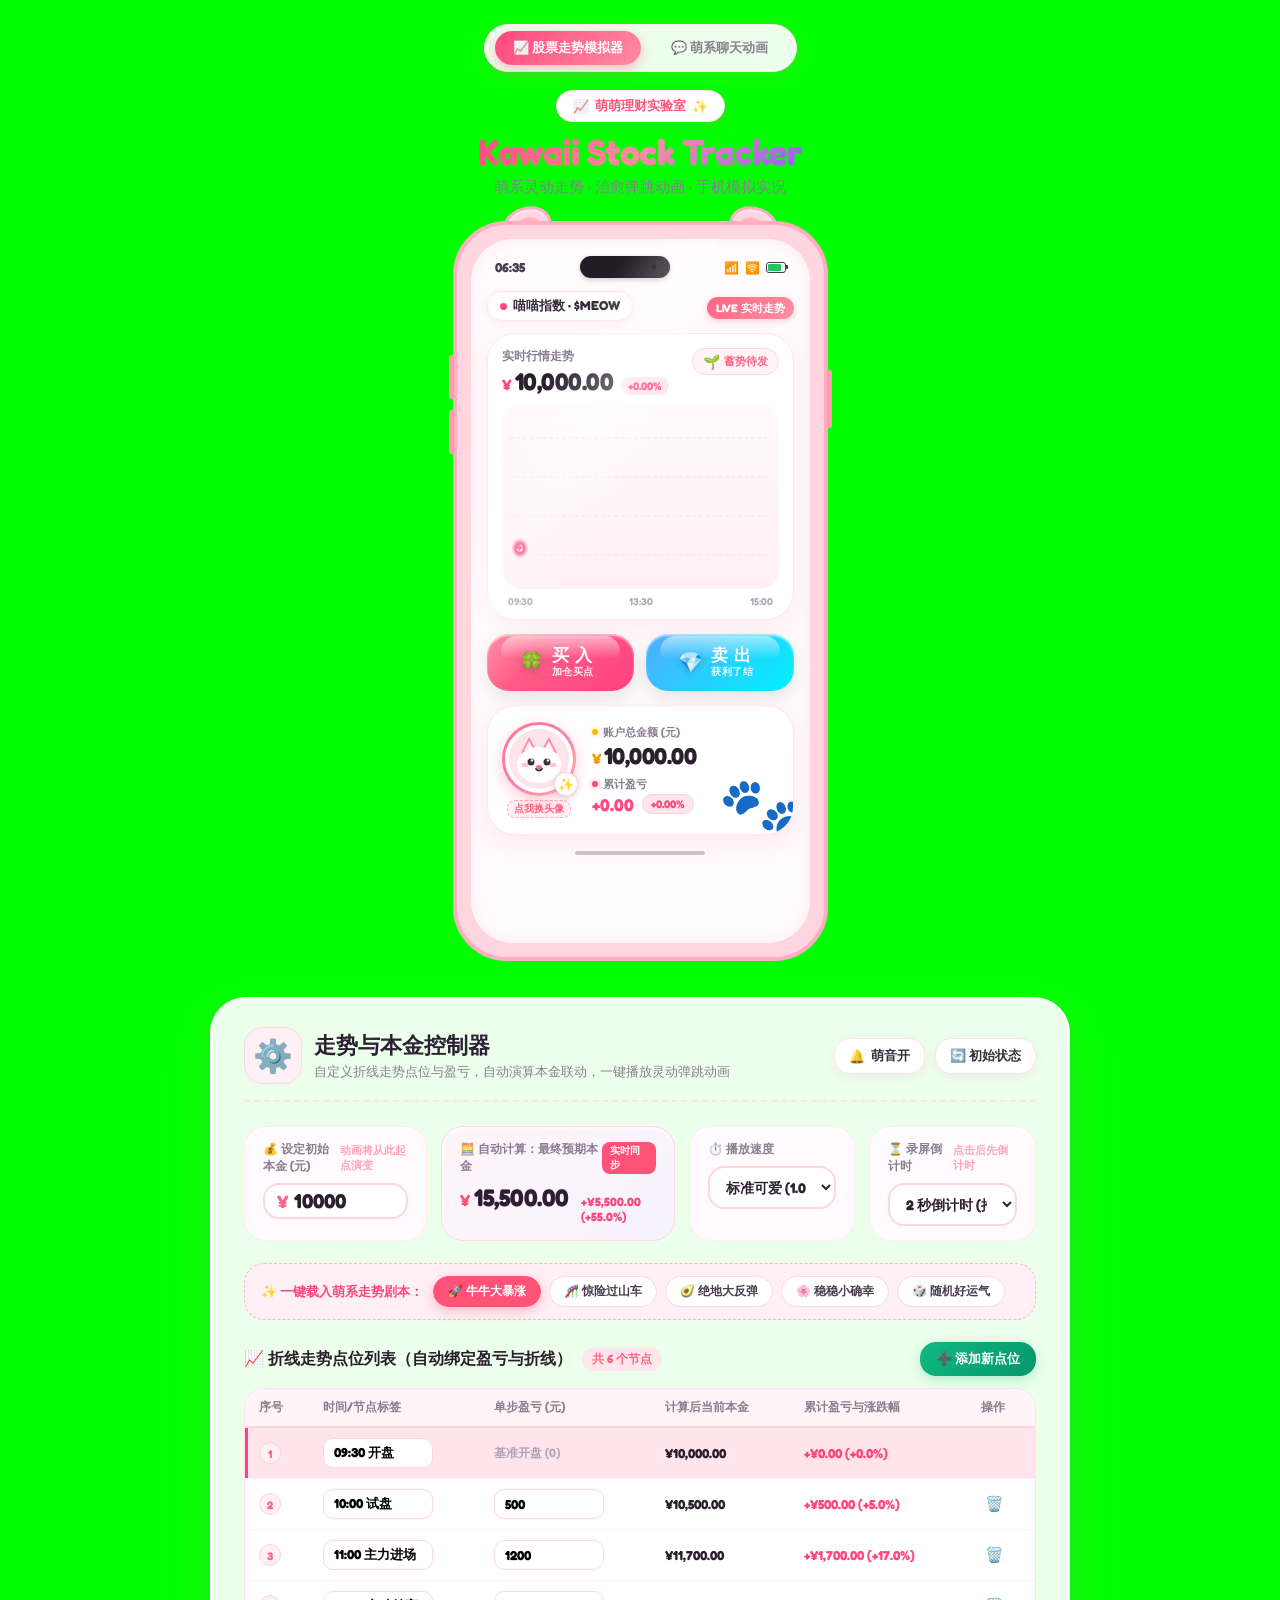
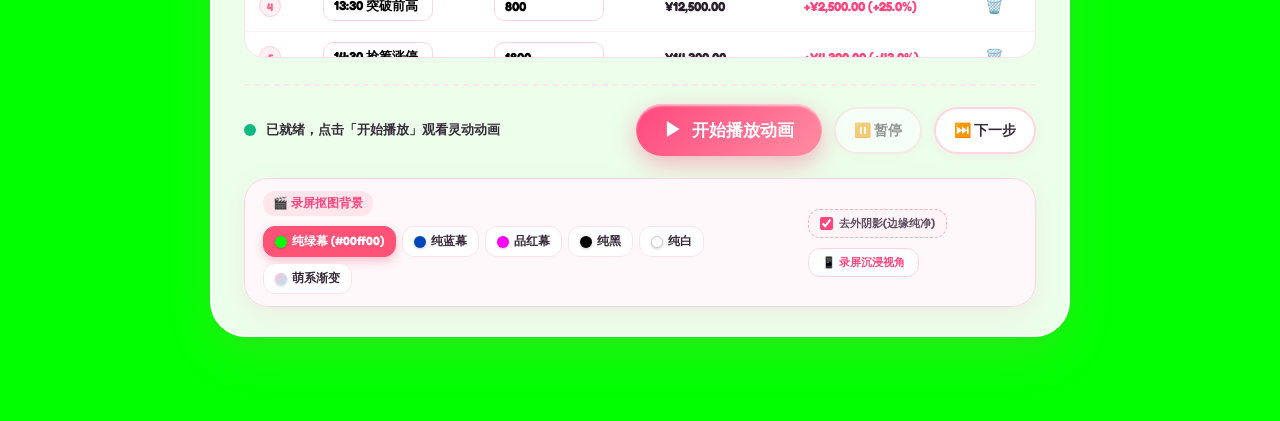
==== index.html @ 1abaa480 "Initial commit: Kawaii Chat & Stock Simulator" ====
<!DOCTYPE html>
<html lang="zh-CN">
<head>
  <meta charset="UTF-8">
  <meta name="viewport" content="width=device-width, initial-scale=1.0">
  <title>萌系股票动画模拟器 - Kawaii Stock Simulator</title>
  <link rel="preconnect" href="https://fonts.googleapis.com">
  <link rel="preconnect" href="https://fonts.gstatic.com" crossorigin>
  <link href="https://fonts.googleapis.com/css2?family=Fredoka:wght@400;500;600;700&family=Quicksand:wght@500;600;700&display=swap" rel="stylesheet">
  <link rel="stylesheet" href="style.css">
</head>
<body>
  <!-- 背景漂浮萌系装饰元素 (无人物，纯可爱星芒、云朵、小心心) -->
  <div class="bg-decorations" aria-hidden="true">
    <div class="floating-bubble bubble-1"></div>
    <div class="floating-bubble bubble-2"></div>
    <div class="floating-bubble bubble-3"></div>
    <div class="star-deco s1">✦</div>
    <div class="star-deco s2">★</div>
    <div class="star-deco s3">✦</div>
    <div class="star-deco s4">✨</div>
    <div class="star-deco s5">★</div>
    <div class="cloud-deco c1">☁</div>
    <div class="cloud-deco c2">☁</div>
  </div>

  <div class="main-container">
    <!-- 顶部导航切换标签：股市走势 与 聊天动画 -->
    <nav class="top-nav-bar">
      <a href="index.html" class="nav-tab-link active">
        <span>📈 股票走势模拟器</span>
      </a>
      <a href="chat.html" class="nav-tab-link">
        <span>💬 萌系聊天动画</span>
      </a>
    </nav>

    <!-- 顶部可爱标题与小介绍 -->
    <header class="app-header">
      <div class="header-badge"><span>📈</span> 萌萌理财实验室 <span>✨</span></div>
      <h1 class="app-title">Kawaii Stock Tracker</h1>
      <p class="app-subtitle">萌系灵动走势 · 治愈弹跳动画 · 手机模拟实况</p>
    </header>

    <!-- 核心区：萌系智能手机模型容器 -->
    <section class="phone-stage">
      <!-- 手机外框阴影与外壳 -->
      <div class="phone-case">
        <!-- 可爱手机耳朵配件 (萌系小猫耳或小熊耳装饰) -->
        <div class="phone-ear ear-left"></div>
        <div class="phone-ear ear-right"></div>
        
        <!-- 侧边物理按键 (音量与电源键) -->
        <div class="phone-btn btn-vol-up"></div>
        <div class="phone-btn btn-vol-down"></div>
        <div class="phone-btn btn-power"></div>

        <!-- 手机屏幕区域 -->
        <div class="phone-screen" id="phoneScreen">
          <!-- 录屏前 2s 倒计时遮罩 -->
          <div class="countdown-overlay" id="countdownOverlay" style="display: none;">
            <div class="countdown-modal-box">
              <div class="countdown-badge-icon">🎬</div>
              <div class="countdown-tip-text">录屏准备中</div>
              <div class="countdown-big-num" id="countdownNum">2</div>
              <div class="countdown-sub-text">画面已自动对齐 · 即将起跑</div>
            </div>
          </div>

          <!-- 屏幕顶端灵动岛/听筒 & 状态栏 -->
          <div class="status-bar">
            <span class="status-time" id="statusClock">09:41</span>
            <div class="dynamic-island">
              <span class="island-camera"></span>
              <span class="island-sensor"></span>
            </div>
            <div class="status-icons">
              <span class="status-icon" title="满格信号">📶</span>
              <span class="status-icon" title="满格Wi-Fi">🛜</span>
              <span class="status-battery" title="满电状态"><span class="battery-level"></span></span>
            </div>
          </div>

          <!-- 手机内页顶部导航 -->
          <div class="phone-nav">
            <div class="nav-chip">
              <span class="pulse-dot"></span>
              <span class="nav-tag" id="currentStockName">喵喵指数 · $MEOW</span>
            </div>
            <div class="nav-right">
              <span class="nav-badge" id="liveTag">LIVE 实时走势</span>
            </div>
          </div>

          <!-- 1. 上方：灵动萌系折线图区 -->
          <div class="chart-card">
            <div class="chart-header">
              <div class="chart-info">
                <span class="chart-label">实时行情走势</span>
                <div class="current-price-row">
                  <span class="currency-symbol">¥</span>
                  <span class="current-price" id="screenCurrentPrice">10,000.00</span>
                  <span class="change-tag up" id="screenChangeTag">+0.00%</span>
                </div>
              </div>
              <div class="chart-badge" id="trendMoodBadge">
                <span class="mood-icon" id="moodIcon">🌸</span>
                <span class="mood-text" id="moodText">平稳开局</span>
              </div>
            </div>

            <!-- SVG 绘图区 -->
            <div class="svg-chart-container" id="chartWrapper">
              <!-- 粒子容器 -->
              <div class="particles-layer" id="particlesLayer"></div>

              <svg id="stockChartSvg" viewBox="0 0 340 190" preserveAspectRatio="none">
                <defs>
                  <!-- 柔和粉蓝/粉紫/金黄渐变 -->
                  <linearGradient id="areaGradient" x1="0" y1="0" x2="0" y2="1">
                    <stop offset="0%" stop-color="#ff7eb3" stop-opacity="0.38"/>
                    <stop offset="60%" stop-color="#ff758c" stop-opacity="0.12"/>
                    <stop offset="100%" stop-color="#ff758c" stop-opacity="0.0"/>
                  </linearGradient>

                  <linearGradient id="lineGradient" x1="0" y1="0" x2="1" y2="0">
                    <stop offset="0%" stop-color="#ff6b8b"/>
                    <stop offset="50%" stop-color="#ff8e53"/>
                    <stop offset="100%" stop-color="#ff4081"/>
                  </linearGradient>

                  <!-- 绿跌/粉红涨渐变切换支持 -->
                  <linearGradient id="lineGradientGreen" x1="0" y1="0" x2="1" y2="0">
                    <stop offset="0%" stop-color="#22c55e"/>
                    <stop offset="50%" stop-color="#10b981"/>
                    <stop offset="100%" stop-color="#059669"/>
                  </linearGradient>

                  <!-- 柔和发光阴影滤镜 -->
                  <filter id="glowFilter" x="-20%" y="-20%" width="140%" height="140%">
                    <feDropShadow dx="0" dy="4" stdDeviation="5" flood-color="#ff6b8b" flood-opacity="0.45"/>
                  </filter>

                  <!-- 灵动动态裁剪区 -->
                  <clipPath id="chartProgressClip">
                    <rect id="clipRect" x="0" y="0" width="340" height="190"/>
                  </clipPath>
                </defs>

                <!-- 网格虚线 -->
                <g class="chart-grid" id="chartGrid">
                  <line x1="10" y1="35" x2="330" y2="35" stroke="#f1e0ea" stroke-dasharray="4 4" stroke-width="1"/>
                  <line x1="10" y1="75" x2="330" y2="75" stroke="#f1e0ea" stroke-dasharray="4 4" stroke-width="1"/>
                  <line x1="10" y1="115" x2="330" y2="115" stroke="#f1e0ea" stroke-dasharray="4 4" stroke-width="1"/>
                  <line x1="10" y1="155" x2="330" y2="155" stroke="#f1e0ea" stroke-dasharray="4 4" stroke-width="1"/>
                </g>

                <!-- 渐变阴影填充面 (动态裁剪) -->
                <path id="chartAreaPath" d="" fill="url(#areaGradient)" clip-path="url(#chartProgressClip)"></path>

                <!-- 实际绘制的贝塞尔曲线 (动态裁剪与平滑生长) -->
                <path id="chartLinePath" d="" fill="none" stroke="url(#lineGradient)" stroke-width="4.5" stroke-linecap="round" stroke-linejoin="round" filter="url(#glowFilter)" clip-path="url(#chartProgressClip)"></path>

                <!-- 点位标记点组 -->
                <g id="chartPointsGroup"></g>

                <!-- 正在前进的弹跳指示小球/小星星 -->
                <g id="chartCursor" class="chart-cursor" style="display: none;">
                  <circle id="cursorHalo" cx="0" cy="0" r="10" fill="#ff4081" opacity="0.3"></circle>
                  <circle id="cursorDot" cx="0" cy="0" r="5" fill="#ffffff" stroke="#ff4081" stroke-width="3"></circle>
                  <text id="cursorStar" x="0" y="3" text-anchor="middle" font-size="9" fill="#ff4081">✦</text>
                </g>
              </svg>
            </div>
            
            <div class="chart-footer-timeline" id="chartTimeline">
              <!-- 时间轴标签动态生成 -->
            </div>
          </div>

          <!-- 2. 中间：买入 / 卖出 灵动萌系按钮 -->
          <div class="action-buttons-wrap">
            <button class="cute-btn btn-buy" id="btnBuy" type="button" title="买入加仓">
              <span class="btn-bubble-shine"></span>
              <span class="btn-icon">🍀</span>
              <div class="btn-text-col">
                <span class="btn-main-text">买 入</span>
                <span class="btn-sub-text">加仓买点</span>
              </div>
              <span class="btn-badge-ripple"></span>
            </button>
            <button class="cute-btn btn-sell" id="btnSell" type="button" title="卖出止盈">
              <span class="btn-bubble-shine"></span>
              <span class="btn-icon">💎</span>
              <div class="btn-text-col">
                <span class="btn-main-text">卖 出</span>
                <span class="btn-sub-text">获利了结</span>
              </div>
              <span class="btn-badge-ripple"></span>
            </button>
          </div>

          <!-- 3. 下方：左边自定义头像，右边上下排列账户金额和盈亏 -->
          <div class="account-card" id="accountCard">
            <!-- 装饰小爪印 -->
            <div class="card-deco-paw">🐾</div>

            <!-- 左边：自定义头像容器 -->
            <div class="avatar-container" id="avatarContainer" title="点击更换可爱头像">
              <div class="avatar-ring" id="avatarRing">
                <img id="avatarImage" src="" alt="用户可爱头像" class="avatar-img" style="display:none;">
                <div id="avatarSvgWrap" class="avatar-svg-wrap">
                  <!-- 默认可爱萌宠SVG头像 -->
                  <svg viewBox="0 0 64 64" class="default-avatar-svg">
                    <circle cx="32" cy="32" r="30" fill="#ffe4ec"/>
                    <!-- 软萌小猫/小狐狸耳朵与脸蛋（无人物） -->
                    <path d="M14 26 L22 10 L30 24 Z" fill="#ff8da1"/>
                    <path d="M50 26 L42 10 L34 24 Z" fill="#ff8da1"/>
                    <path d="M17 24 L22 14 L27 23 Z" fill="#fff0f5"/>
                    <path d="M47 24 L42 14 L37 23 Z" fill="#fff0f5"/>
                    <ellipse cx="32" cy="38" rx="22" ry="18" fill="#ffffff"/>
                    <circle cx="24" cy="35" r="3.5" fill="#3a3238"/>
                    <circle cx="40" cy="35" r="3.5" fill="#3a3238"/>
                    <circle cx="25" cy="33.5" r="1.2" fill="#ffffff"/>
                    <circle cx="41" cy="33.5" r="1.2" fill="#ffffff"/>
                    <ellipse cx="32" cy="40" rx="3" ry="2" fill="#ff708f"/>
                    <path d="M29 42 Q32 45 35 42" stroke="#3a3238" stroke-width="1.8" fill="none" stroke-linecap="round"/>
                    <ellipse cx="18" cy="38" rx="3.5" ry="2" fill="#ffb4c6" opacity="0.8"/>
                    <ellipse cx="46" cy="38" rx="3.5" ry="2" fill="#ffb4c6" opacity="0.8"/>
                  </svg>
                </div>
                <div class="avatar-badge" id="avatarStatusBadge">✨</div>
              </div>
              <span class="avatar-tip">点我换头像</span>
            </div>

            <!-- 右边：上下排列的账户金额和盈亏 -->
            <div class="account-details">
              <!-- 上部：账户金额 -->
              <div class="money-block balance-block">
                <span class="block-label">
                  <span class="dot-icon gold"></span> 账户总金额 (元)
                </span>
                <div class="number-pop-wrap" id="balanceWrap">
                  <span class="money-currency">¥</span>
                  <span class="money-val bouncy-number" id="accountBalance">10,000.00</span>
                </div>
              </div>

              <!-- 下部：累计盈亏 -->
              <div class="money-block pnl-block">
                <span class="block-label">
                  <span class="dot-icon red"></span> 累计盈亏
                </span>
                <div class="pnl-val-row" id="pnlWrap">
                  <span class="pnl-val bouncy-number up" id="accountPnl">+0.00</span>
                  <span class="pnl-rate-pill up" id="accountPnlRate">+0.00%</span>
                </div>
              </div>
            </div>
          </div>

          <!-- 手机底部小横条 Home Indicator -->
          <div class="phone-home-indicator"></div>
        </div>
      </div>
    </section>

    <!-- 手机壳外面、网页底下：控件面板 (自由设定初始本金，折线走势，盈亏数字，自动计算，开始播放) -->
    <section class="dashboard-controls">
      <div class="panel-card">
        <div class="panel-header">
          <div class="panel-title-group">
            <span class="panel-icon">⚙️</span>
            <div>
              <h2 class="panel-title">走势与本金控制器</h2>
              <p class="panel-desc">自定义折线走势点位与盈亏，自动演算本金联动，一键播放灵动弹跳动画</p>
            </div>
          </div>
          <!-- 快捷操作区：音效开关与重置 -->
          <div class="panel-quick-actions">
            <button class="panel-icon-btn" id="toggleAudioBtn" type="button" title="开启/静音可爱音效">
              <span id="audioIcon">🔔</span> <span id="audioText">萌音开</span>
            </button>
            <button class="panel-icon-btn" id="resetAnimBtn" type="button" title="重置到起点">
              🔄 初始状态
            </button>
          </div>
        </div>

        <!-- 初始本金与当前本金自动计算栏 -->
        <div class="capital-summary-row">
          <div class="input-card">
            <label class="field-label" for="initialCapitalInput">
              <span>💰 设定初始本金 (元)</span>
              <span class="label-hint">动画将从此起点演变</span>
            </label>
            <div class="input-with-affix">
              <span class="input-prefix">¥</span>
              <input type="number" id="initialCapitalInput" class="cute-input" value="10000" step="500" min="100">
            </div>
          </div>

          <div class="calc-card auto-calculated">
            <div class="calc-label">
              <span>🧮 自动计算：最终预期本金</span>
              <span class="calc-tag">实时同步</span>
            </div>
            <div class="calc-val-row">
              <span class="calc-currency">¥</span>
              <span class="calc-value" id="calcFinalCapital">13,200.00</span>
              <span class="calc-diff up" id="calcFinalDiff">+¥3,200 (+32.0%)</span>
            </div>
          </div>

          <div class="speed-card">
            <label class="field-label" for="animSpeedSelect">
              <span>⏱️ 播放速度</span>
            </label>
            <select id="animSpeedSelect" class="cute-select">
              <option value="1800">慢慢品味 (0.6x)</option>
              <option value="1200" selected>标准可爱 (1.0x)</option>
              <option value="800">轻快活力 (1.5x)</option>
              <option value="500">超速冲刺 (2.2x)</option>
            </select>
          </div>

          <div class="countdown-card">
            <label class="field-label" for="countdownDurationSelect">
              <span>⏳ 录屏倒计时</span>
              <span class="label-hint">点击后先倒计时</span>
            </label>
            <select id="countdownDurationSelect" class="cute-select">
              <option value="2" selected>2 秒倒计时 (推荐)</option>
              <option value="3">3 秒倒计时</option>
              <option value="5">5 秒倒计时</option>
              <option value="0">无倒计时立即播</option>
            </select>
          </div>
        </div>

        <!-- 预设走势快捷选择 -->
        <div class="presets-row">
          <span class="presets-title">✨ 一键载入萌系走势剧本：</span>
          <div class="preset-btns">
            <button class="preset-chip active" data-preset="bull">🚀 牛牛大暴涨</button>
            <button class="preset-chip" data-preset="coaster">🎢 惊险过山车</button>
            <button class="preset-chip" data-preset="rebound">🥑 绝地大反弹</button>
            <button class="preset-chip" data-preset="steady">🌸 稳稳小确幸</button>
            <button class="preset-chip" data-preset="random">🎲 随机好运气</button>
          </div>
        </div>

        <!-- 点位列表与动态表格 -->
        <div class="points-editor-wrap">
          <div class="points-header">
            <div class="points-header-left">
              <h3 class="points-title">📈 折线走势点位列表（自动绑定盈亏与折线）</h3>
              <span class="points-count" id="pointsCountTag">共 6 个节点</span>
            </div>
            <button class="cute-add-btn" id="addPointBtn" type="button">
              <span>➕ 添加新点位</span>
            </button>
          </div>

          <div class="points-table-container">
            <table class="cute-table" id="pointsTable">
              <thead>
                <tr>
                  <th>序号</th>
                  <th>时间/节点标签</th>
                  <th>单步盈亏 (元)</th>
                  <th>计算后当前本金</th>
                  <th>累计盈亏与涨跌幅</th>
                  <th>操作</th>
                </tr>
              </thead>
              <tbody id="pointsTableBody">
                <!-- 动态渲染点位行 -->
              </tbody>
            </table>
          </div>
        </div>

        <!-- 底部大播放控制器 -->
        <div class="play-action-bar">
          <div class="play-status-indicator">
            <span class="status-pulse" id="statusPulseDot"></span>
            <span class="status-tip-text" id="playStatusText">已就绪，点击「开始播放」观看灵动动画</span>
          </div>

          <div class="play-buttons-group">
            <button class="big-play-btn" id="btnPlayAnimation" type="button">
              <span class="btn-play-icon" id="playBtnIcon">▶</span>
              <span class="btn-play-text" id="playBtnText">开始播放动画</span>
            </button>
            <button class="pause-step-btn" id="btnPauseAnimation" type="button" disabled>
              ⏸️ 暂停
            </button>
            <button class="pause-step-btn" id="btnStepAnimation" type="button">
              ⏭️ 下一步
            </button>
          </div>
        </div>

        <!-- 🎬 录屏专用工具栏：周边纯色色度抠图背景与录屏设置 (位于开始播放下方) -->
        <div class="recording-toolbar bottom-toolbar">
          <div class="toolbar-left">
            <span class="toolbar-badge">🎬 录屏抠图背景</span>
            <div class="chroma-btn-group" id="chromaOptions">
              <button type="button" class="chroma-btn active" data-color="green" title="纯色绿幕 (#00ff00) - 剪映/PR超级推荐，色度抠图最干净">
                <span class="chroma-color-circle" style="background:#00ff00;"></span> 纯绿幕 (#00ff00)
              </button>
              <button type="button" class="chroma-btn" data-color="blue" title="纯色蓝幕 (#0047bb)">
                <span class="chroma-color-circle" style="background:#0047bb;"></span> 纯蓝幕
              </button>
              <button type="button" class="chroma-btn" data-color="magenta" title="品红背景 (#ff00ff)">
                <span class="chroma-color-circle" style="background:#ff00ff;"></span> 品红幕
              </button>
              <button type="button" class="chroma-btn" data-color="black" title="纯黑背景 (#000000)">
                <span class="chroma-color-circle" style="background:#000000;"></span> 纯黑
              </button>
              <button type="button" class="chroma-btn" data-color="white" title="纯白背景 (#ffffff)">
                <span class="chroma-color-circle" style="background:#ffffff; border:1px solid #ccc;"></span> 纯白
              </button>
              <button type="button" class="chroma-btn" data-color="cute" title="原版梦幻萌系渐变">
                <span class="chroma-color-circle" style="background:linear-gradient(135deg, #ffc2d1, #b5e2fa);"></span> 萌系渐变
              </button>
            </div>
          </div>
          <div class="toolbar-right">
            <label class="clean-edge-toggle" title="去除外发光柔和阴影，色度抠图时边缘绝对清晰无半透明杂色">
              <input type="checkbox" id="noShadowToggle" checked>
              <span>去外阴影(边缘纯净)</span>
            </label>
            <button type="button" class="focus-mode-btn" id="focusModeBtn" title="全屏沉浸录制，仅保留手机居中，隐藏其他所有控件">
              📱 录屏沉浸视角
            </button>
          </div>
        </div>
      </div>
    </section>
  </div>

  <!-- 沉浸视角下用于恢复控件的安全悬浮按钮 (位于屏幕右上角安全区域，绝不遮挡手机录屏) -->
  <button class="exit-focus-btn" id="exitFocusBtn" type="button" title="点击重新打开所有控件面板 (也可按 Esc 退出)">
    <span>⚙️ 恢复控件面板</span>
  </button>

  <!-- 隐藏的文件选择器：用于上传自定义头像 -->
  <input type="file" id="avatarFileInput" accept="image/*" style="display: none;">

  <!-- 可爱头像选择模态弹窗 -->
  <div class="modal-overlay" id="avatarModal" style="display: none;">
    <div class="modal-card">
      <div class="modal-header">
        <h3 class="modal-title">🐱 选择你喜欢的萌宠头像</h3>
        <button class="modal-close-btn" id="closeAvatarModalBtn">✕</button>
      </div>
      <p class="modal-subtitle">从萌系预设中挑选，或直接上传你自己的图片（无人物角色）</p>
      
      <div class="preset-avatar-grid" id="presetAvatarGrid">
        <!-- 预设萌宠选项 (猫咪、兔兔、小柴犬、熊猫、仓鼠、招财猪等) -->
      </div>

      <div class="modal-footer">
        <button class="upload-custom-btn" id="btnTriggerUpload">
          📁 从电脑上传自定义头像
        </button>
      </div>
    </div>
  </div>

  <script src="app.js"></script>
</body>
</html>
---- style.css ----
/* ==========================================================================
   萌系股票动画模拟器 - Kawaii Stock Simulator (Vanilla CSS)
   风格：动漫萌系 (无人物角色，纯治愈萌宠、星芒、气泡与软糖质感)
   ========================================================================== */

:root {
  /* 萌系核心色彩体系 */
  --bg-gradient: linear-gradient(135deg, #fff0f5 0%, #fdf2f8 35%, #f0f7ff 70%, #fef3c7 100%);
  --phone-case-color: #ffd6e0;
  --phone-case-border: #ffaec0;
  --phone-screen-bg: #fffbfd;
  --phone-shadow: 0 25px 60px -15px rgba(255, 143, 171, 0.45), 0 12px 25px -8px rgba(186, 104, 200, 0.25);
  
  /* 重点颜色：粉桃涨、薄荷绿跌、奶黄点缀、薰衣草紫 */
  --primary-pink: #ff6584;
  --primary-pink-dark: #e84368;
  --primary-pink-light: #ffc2d1;
  --primary-pink-glow: rgba(255, 101, 132, 0.35);

  --accent-gold: #ffb703;
  --accent-gold-light: #ffe599;
  
  --profit-up: #ff477e;       /* 涨红：萌系甜莓红 */
  --profit-up-soft: #ffe5ec;
  --profit-down: #10b981;     /* 跌绿：治愈薄荷绿 (国际/A股可自适，萌系更通用) */
  --profit-down-soft: #d1fae5;
  
  --buy-color: #ff5277;
  --buy-gradient: linear-gradient(135deg, #ff758c 0%, #ff5277 100%);
  --sell-color: #3b82f6;
  --sell-gradient: linear-gradient(135deg, #60a5fa 0%, #3b82f6 100%);

  --card-bg: rgba(255, 255, 255, 0.85);
  --card-border: rgba(255, 214, 224, 0.8);
  --text-main: #372b3a;
  --text-muted: #8b7d90;
  --text-hint: #b0a3b5;

  /* 灵动弹跳动画曲线 */
  --bounce-spring: cubic-bezier(0.34, 1.56, 0.64, 1);
  --jelly-spring: cubic-bezier(0.175, 0.885, 0.32, 1.275);
}

/* 基础重置 */
*, *::before, *::after {
  box-sizing: border-box;
  margin: 0;
  padding: 0;
  user-select: none;
}

body {
  min-height: 100vh;
  background: var(--bg-gradient);
  font-family: 'Fredoka', 'Quicksand', -apple-system, BlinkMacSystemFont, "Segoe UI", "PingFang SC", "Hiragino Sans GB", "Microsoft YaHei", sans-serif;
  color: var(--text-main);
  overflow-x: hidden;
  position: relative;
  display: flex;
  flex-direction: column;
  align-items: center;
  padding-bottom: 60px;
  transition: background 0.3s ease;
}

/* 纯色色度抠图背景模式 (Chroma Key Modes) */
body.chroma-green {
  background: #00ff00 !important;
}
body.chroma-blue {
  background: #0047bb !important;
}
body.chroma-magenta {
  background: #ff00ff !important;
}
body.chroma-black {
  background: #000000 !important;
}
body.chroma-white {
  background: #ffffff !important;
}

body.chroma-active .bg-decorations {
  display: none !important;
}

/* 去除外发光柔和阴影，避免色度抠图半透明杂色 */
body.no-shadow .phone-case {
  box-shadow: none !important;
}

/* 沉浸全屏录制模式：隐藏周围所有控件，仅保留居中的手机 */
body.focus-mode .top-nav-bar,
body.focus-mode .app-header,
body.focus-mode .dashboard-controls {
  display: none !important;
}

/* 恢复控件面板的安全悬浮按钮 (固定在右上角安全区，绝不遮挡手机居中录制画面) */
.exit-focus-btn {
  display: none;
  position: fixed;
  top: 20px;
  right: 24px;
  z-index: 99999;
  background: rgba(255, 255, 255, 0.96);
  border: 2px solid #ff477e;
  color: #ff477e;
  padding: 10px 20px;
  border-radius: 999px;
  font-size: 14px;
  font-weight: 700;
  cursor: pointer;
  box-shadow: 0 8px 24px rgba(0, 0, 0, 0.22);
  font-family: inherit;
  transition: all 0.25s var(--bounce-spring);
}

.exit-focus-btn:hover {
  transform: scale(1.08) translateY(-2px);
  background: #ff477e;
  color: #ffffff;
  box-shadow: 0 12px 30px rgba(255, 71, 126, 0.45);
}

body.focus-mode .exit-focus-btn {
  display: flex;
  align-items: center;
  gap: 8px;
  animation: bounceIn 0.35s var(--bounce-spring);
}

@keyframes bounceIn {
  0% { transform: scale(0.3); opacity: 0; }
  70% { transform: scale(1.15); }
  100% { transform: scale(1); opacity: 1; }
}

/* 录屏专属工具栏样式 */
.recording-toolbar {
  width: 100%;
  max-width: 860px;
  background: rgba(255, 255, 255, 0.95);
  backdrop-filter: blur(12px);
  border-radius: 24px;
  padding: 12px 18px;
  margin-bottom: 20px;
  display: flex;
  align-items: center;
  justify-content: space-between;
  gap: 16px;
  border: 2px solid #ffffff;
  box-shadow: 0 8px 24px rgba(255, 143, 171, 0.15);
}

/* 放在播放按钮下方时的样式 */
.recording-toolbar.bottom-toolbar {
  margin-top: 22px;
  margin-bottom: 0;
  width: 100%;
  max-width: 100%;
  background: #fff8fb;
  border: 1.5px solid #ffd6e0;
}

@media (max-width: 768px) {
  .recording-toolbar {
    flex-direction: column;
    align-items: flex-start;
  }
}

.toolbar-left, .toolbar-right {
  display: flex;
  align-items: center;
  gap: 10px;
  flex-wrap: wrap;
}

.toolbar-badge {
  font-size: 12px;
  font-weight: 700;
  color: #ff477e;
  background: #ffe5ec;
  padding: 4px 10px;
  border-radius: 12px;
  white-space: nowrap;
}

.chroma-btn-group {
  display: flex;
  align-items: center;
  gap: 6px;
  flex-wrap: wrap;
}

.chroma-btn {
  display: inline-flex;
  align-items: center;
  gap: 5px;
  background: #ffffff;
  border: 1.5px solid #ffe2e8;
  padding: 6px 11px;
  border-radius: 12px;
  font-size: 12px;
  font-weight: 700;
  color: #372b3a;
  cursor: pointer;
  transition: all 0.2s var(--bounce-spring);
  font-family: inherit;
}

.chroma-btn:hover {
  transform: translateY(-2px);
  border-color: #ff6584;
}

.chroma-btn.active {
  background: #ff5277;
  color: #ffffff;
  border-color: #ff5277;
  box-shadow: 0 4px 10px rgba(255, 82, 119, 0.35);
}

.chroma-color-circle {
  width: 12px;
  height: 12px;
  border-radius: 50%;
  display: inline-block;
  box-shadow: 0 1px 3px rgba(0,0,0,0.2);
}

.clean-edge-toggle {
  display: inline-flex;
  align-items: center;
  gap: 6px;
  font-size: 11px;
  font-weight: 700;
  color: #5d4d62;
  cursor: pointer;
  background: #fff5f8;
  padding: 6px 11px;
  border-radius: 12px;
  border: 1px dashed #ffaec0;
}

.clean-edge-toggle input {
  accent-color: #ff477e;
  cursor: pointer;
}

.focus-mode-btn {
  background: #ffffff;
  border: 1.5px solid #ffd6e0;
  padding: 6px 13px;
  border-radius: 12px;
  font-size: 11px;
  font-weight: 700;
  color: #ff477e;
  cursor: pointer;
  transition: all 0.2s;
  font-family: inherit;
}

.focus-mode-btn:hover {
  background: #ff5277;
  color: #ffffff;
  border-color: #ff5277;
}

/* 萌系背景动态漂浮物 (无人物) */
.bg-decorations {
  position: fixed;
  inset: 0;
  pointer-events: none;
  z-index: 0;
  overflow: hidden;
}

.floating-bubble {
  position: absolute;
  border-radius: 50%;
  filter: blur(40px);
  opacity: 0.55;
  animation: floatBubble 12s ease-in-out infinite alternate;
}
.bubble-1 {
  width: 380px;
  height: 380px;
  background: #ffb7b2;
  top: -80px;
  left: -80px;
}
.bubble-2 {
  width: 320px;
  height: 320px;
  background: #b5e2fa;
  bottom: 8%;
  right: -60px;
  animation-duration: 16s;
}
.bubble-3 {
  width: 260px;
  height: 260px;
  background: #e7c6ff;
  top: 40%;
  left: 60%;
  animation-duration: 14s;
}

@keyframes floatBubble {
  0% { transform: translate(0, 0) scale(1); }
  50% { transform: translate(30px, 40px) scale(1.08); }
  100% { transform: translate(-20px, 25px) scale(0.95); }
}

.star-deco {
  position: absolute;
  color: #ffb703;
  opacity: 0.7;
  animation: twinkle 3s ease-in-out infinite alternate;
}
.s1 { top: 12%; left: 12%; font-size: 24px; animation-delay: 0.2s; color: #ff6584; }
.s2 { top: 28%; left: 85%; font-size: 28px; animation-delay: 1.1s; color: #ffb703; }
.s3 { top: 75%; left: 8%; font-size: 22px; animation-delay: 0.6s; color: #a78bfa; }
.s4 { top: 85%; left: 90%; font-size: 26px; animation-delay: 1.8s; }
.s5 { top: 48%; left: 6%; font-size: 20px; animation-delay: 2.2s; color: #34d399; }

.cloud-deco {
  position: absolute;
  font-size: 48px;
  color: rgba(255, 255, 255, 0.75);
  animation: cloudDrift 24s linear infinite;
}
.c1 { top: 18%; left: -60px; }
.c2 { top: 62%; left: -100px; animation-delay: 12s; font-size: 38px; }

@keyframes twinkle {
  0% { transform: scale(0.7) rotate(0deg); opacity: 0.4; }
  100% { transform: scale(1.25) rotate(15deg); opacity: 1; }
}

@keyframes cloudDrift {
  0% { transform: translateX(0); }
  100% { transform: translateX(calc(100vw + 150px)); }
}

/* 主容器 */
.main-container {
  position: relative;
  z-index: 1;
  width: 100%;
  max-width: 980px;
  padding: 24px 20px;
  display: flex;
  flex-direction: column;
  align-items: center;
}

/* 顶部导航切换标签 */
.top-nav-bar {
  display: inline-flex;
  gap: 12px;
  background: rgba(255, 255, 255, 0.92);
  padding: 6px 10px;
  border-radius: 999px;
  box-shadow: 0 4px 16px rgba(255, 143, 171, 0.18);
  border: 1.5px solid #ffe2e8;
  margin-bottom: 18px;
}

.nav-tab-link {
  display: flex;
  align-items: center;
  gap: 6px;
  padding: 8px 18px;
  border-radius: 999px;
  font-size: 13px;
  font-weight: 700;
  text-decoration: none;
  color: var(--text-muted);
  transition: all 0.2s var(--bounce-spring);
}

.nav-tab-link:hover {
  color: #ff477e;
  transform: translateY(-1px);
}

.nav-tab-link.active {
  background: linear-gradient(135deg, #ff477e, #ff8da1);
  color: #ffffff;
  box-shadow: 0 4px 12px rgba(255, 71, 126, 0.35);
}

/* 顶部标题区 */
.app-header {
  text-align: center;
  margin-bottom: 24px;
}

.header-badge {
  display: inline-flex;
  align-items: center;
  gap: 6px;
  background: #ffffff;
  padding: 6px 16px;
  border-radius: 999px;
  font-size: 13px;
  font-weight: 700;
  color: #ff5277;
  box-shadow: 0 4px 14px rgba(255, 101, 132, 0.15);
  border: 1.5px solid #ffe2e8;
  margin-bottom: 8px;
  animation: floatBadge 3s ease-in-out infinite;
}

@keyframes floatBadge {
  0%, 100% { transform: translateY(0); }
  50% { transform: translateY(-4px); }
}

.app-title {
  font-size: 36px;
  font-weight: 700;
  background: linear-gradient(135deg, #ff477e 0%, #ff8da1 50%, #9061f9 100%);
  -webkit-background-clip: text;
  -webkit-text-fill-color: transparent;
  letter-spacing: -0.5px;
  margin-bottom: 4px;
}

.app-subtitle {
  font-size: 15px;
  color: var(--text-muted);
  font-weight: 500;
}

/* ==========================================================================
   核心手机模型 (Phone Stage)
   ========================================================================== */
.phone-stage {
  display: flex;
  justify-content: center;
  margin-bottom: 36px;
  perspective: 1200px;
}

.phone-case {
  position: relative;
  width: 375px;
  height: 740px;
  background: var(--phone-case-color);
  border-radius: 54px;
  padding: 14px;
  box-shadow: var(--phone-shadow),
              inset 0 2px 4px rgba(255, 255, 255, 0.8),
              inset 0 -3px 6px rgba(230, 140, 165, 0.5);
  border: 4px solid var(--phone-case-border);
  transition: transform 0.4s var(--bounce-spring);
}

.phone-case:hover {
  transform: translateY(-4px) rotateX(1deg);
}

/* 萌萌的小猫耳/小熊耳外设装饰 */
.phone-ear {
  position: absolute;
  width: 50px;
  height: 38px;
  background: var(--phone-case-color);
  border: 3.5px solid var(--phone-case-border);
  top: -18px;
  border-radius: 50% 50% 15% 15%;
  z-index: -1;
  box-shadow: inset 0 2px 3px rgba(255, 255, 255, 0.6);
}
.phone-ear::after {
  content: '';
  position: absolute;
  width: 28px;
  height: 20px;
  background: #ffb4c6;
  border-radius: 50% 50% 15% 15%;
  bottom: 4px;
  left: 8px;
}
.ear-left {
  left: 45px;
  transform: rotate(-18deg);
}
.ear-right {
  right: 45px;
  transform: rotate(18deg);
}

/* 侧边物理按键 */
.phone-btn {
  position: absolute;
  background: #ff9cb3;
  border-radius: 3px;
}
.btn-vol-up {
  left: -8px;
  top: 130px;
  width: 5px;
  height: 44px;
}
.btn-vol-down {
  left: -8px;
  top: 185px;
  width: 5px;
  height: 44px;
}
.btn-power {
  right: -8px;
  top: 145px;
  width: 5px;
  height: 58px;
}

/* 手机屏幕本体 */
.phone-screen {
  position: relative;
  width: 100%;
  height: 100%;
  background: var(--phone-screen-bg);
  border-radius: 42px;
  overflow: hidden;
  display: flex;
  flex-direction: column;
  padding: 14px 16px 20px 16px;
  box-shadow: inset 0 0 16px rgba(255, 182, 193, 0.2);
}

/* 屏幕反光玻璃光效 */
.phone-screen::before {
  content: '';
  position: absolute;
  top: 0;
  left: -80px;
  width: 200px;
  height: 100%;
  background: linear-gradient(105deg, rgba(255, 255, 255, 0) 30%, rgba(255, 255, 255, 0.35) 50%, rgba(255, 255, 255, 0) 70%);
  transform: skewX(-20deg);
  pointer-events: none;
  z-index: 10;
}

/* 状态栏 & 灵动岛 */
.status-bar {
  display: flex;
  align-items: center;
  justify-content: space-between;
  height: 28px;
  padding: 0 8px;
  font-size: 13px;
  font-weight: 700;
  color: #4a3e4e;
  z-index: 5;
}

.status-time {
  letter-spacing: 0.2px;
}

.dynamic-island {
  position: relative;
  width: 90px;
  height: 22px;
  background: #231b26;
  border-radius: 20px;
  display: flex;
  align-items: center;
  justify-content: flex-end;
  padding-right: 12px;
  box-shadow: 0 2px 5px rgba(0, 0, 0, 0.2);
}

.island-camera {
  width: 8px;
  height: 8px;
  background: #111;
  border-radius: 50%;
  border: 1.5px solid #2e2633;
}

.status-icons {
  display: flex;
  align-items: center;
  gap: 6px;
  font-size: 12px;
}

.status-battery {
  display: inline-block;
  width: 20px;
  height: 11px;
  border: 1.5px solid #4a3e4e;
  border-radius: 3px;
  padding: 1px;
  position: relative;
}
.status-battery::after {
  content: '';
  position: absolute;
  right: -3.5px;
  top: 2px;
  width: 2px;
  height: 4px;
  background: #4a3e4e;
  border-radius: 0 1px 1px 0;
}
.battery-level {
  display: block;
  width: 85%;
  height: 100%;
  background: #22c55e;
  border-radius: 1px;
}

/* 手机内页顶部小导航 */
.phone-nav {
  display: flex;
  align-items: center;
  justify-content: space-between;
  margin-top: 10px;
  margin-bottom: 12px;
}

.nav-chip {
  display: flex;
  align-items: center;
  gap: 6px;
  background: #ffffff;
  padding: 5px 12px;
  border-radius: 20px;
  box-shadow: 0 2px 8px rgba(255, 143, 171, 0.15);
  border: 1px solid #ffe5ec;
}

.pulse-dot {
  width: 7px;
  height: 7px;
  border-radius: 50%;
  background: #ff477e;
  box-shadow: 0 0 0 0 rgba(255, 71, 126, 0.6);
  animation: pulseDotAnim 1.6s infinite;
}

@keyframes pulseDotAnim {
  0% { transform: scale(0.9); box-shadow: 0 0 0 0 rgba(255, 71, 126, 0.6); }
  70% { transform: scale(1.1); box-shadow: 0 0 0 7px rgba(255, 71, 126, 0); }
  100% { transform: scale(0.9); box-shadow: 0 0 0 0 rgba(255, 71, 126, 0); }
}

.nav-tag {
  font-size: 13px;
  font-weight: 700;
  color: #372b3a;
}

.nav-badge {
  font-size: 11px;
  font-weight: 700;
  color: #ffffff;
  background: linear-gradient(135deg, #ff6584, #ff8fa3);
  padding: 4px 9px;
  border-radius: 12px;
  box-shadow: 0 2px 6px rgba(255, 101, 132, 0.3);
}

/* ==========================================================================
   1. 上部：灵动萌系折线图区 (Chart Card)
   ========================================================================== */
.chart-card {
  background: #ffffff;
  border-radius: 28px;
  padding: 14px 14px 12px 14px;
  box-shadow: 0 8px 24px rgba(255, 154, 178, 0.16);
  border: 1.5px solid #ffe7ee;
  position: relative;
  display: flex;
  flex-direction: column;
}

.chart-header {
  display: flex;
  align-items: flex-start;
  justify-content: space-between;
  margin-bottom: 8px;
}

.chart-label {
  font-size: 12px;
  font-weight: 600;
  color: var(--text-muted);
  display: block;
  margin-bottom: 2px;
}

.current-price-row {
  display: flex;
  align-items: baseline;
  gap: 4px;
}

.currency-symbol {
  font-size: 15px;
  font-weight: 700;
  color: #ff477e;
}

.current-price {
  font-size: 24px;
  font-weight: 700;
  letter-spacing: -0.5px;
  color: #2b1f2e;
  transition: color 0.3s;
}

.change-tag {
  display: inline-block;
  padding: 2px 7px;
  border-radius: 10px;
  font-size: 11px;
  font-weight: 700;
  margin-left: 4px;
  transition: all 0.3s var(--bounce-spring);
}
.change-tag.up {
  background: var(--profit-up-soft);
  color: var(--profit-up);
}
.change-tag.down {
  background: var(--profit-down-soft);
  color: var(--profit-down);
}

.chart-badge {
  display: flex;
  align-items: center;
  gap: 4px;
  background: #fff4f7;
  padding: 4px 10px;
  border-radius: 16px;
  border: 1px solid #ffd6e0;
}

.mood-icon {
  font-size: 14px;
  display: inline-block;
  animation: gentleBounce 2s ease-in-out infinite;
}

@keyframes gentleBounce {
  0%, 100% { transform: translateY(0); }
  50% { transform: translateY(-3px); }
}

.mood-text {
  font-size: 11px;
  font-weight: 700;
  color: #ff6584;
}

/* SVG 折线画布容器 */
.svg-chart-container {
  position: relative;
  width: 100%;
  height: 185px;
  background: linear-gradient(180deg, #fffafd 0%, #fff0f5 100%);
  border-radius: 20px;
  overflow: visible;
}

#stockChartSvg {
  width: 100%;
  height: 100%;
  overflow: visible;
}

/* 粒子层 */
.particles-layer {
  position: absolute;
  inset: 0;
  pointer-events: none;
  overflow: visible;
  z-index: 4;
}

.particle {
  position: absolute;
  pointer-events: none;
  border-radius: 50%;
  animation: particleBurst 0.8s ease-out forwards;
}

@keyframes particleBurst {
  0% {
    transform: translate(0, 0) scale(1);
    opacity: 1;
  }
  100% {
    transform: translate(var(--tx), var(--ty)) scale(0.2);
    opacity: 0;
  }
}

/* 折线图节点小圆点 */
.chart-point-node {
  cursor: pointer;
  transition: transform 0.25s var(--bounce-spring);
}

.chart-point-node:hover {
  transform: scale(1.35);
}

.chart-point-pulse {
  animation: nodePulse 1.8s infinite;
  transform-origin: center;
}

@keyframes nodePulse {
  0% { transform: scale(1); opacity: 0.8; }
  50% { transform: scale(1.6); opacity: 0; }
  100% { transform: scale(1); opacity: 0; }
}

/* 正在移动的小光标 */
.chart-cursor {
  transition: transform 0.05s linear;
}

/* 图表底部时间刻度 */
.chart-footer-timeline {
  display: flex;
  justify-content: space-between;
  padding: 6px 6px 0 6px;
  font-size: 10px;
  font-weight: 600;
  color: var(--text-hint);
}

/* ==========================================================================
   2. 中间：买入 / 卖出 灵动萌系按钮 (Action Buttons)
   ========================================================================== */
.action-buttons-wrap {
  display: grid;
  grid-template-columns: 1fr 1fr;
  gap: 12px;
  margin-top: 14px;
}

.cute-btn {
  position: relative;
  display: flex;
  align-items: center;
  justify-content: center;
  gap: 8px;
  padding: 12px 14px;
  border: none;
  border-radius: 22px;
  cursor: pointer;
  overflow: hidden;
  box-shadow: 0 6px 18px rgba(0, 0, 0, 0.1), inset 0 2px 2px rgba(255, 255, 255, 0.6);
  transition: transform 0.18s var(--bounce-spring), box-shadow 0.18s ease;
  font-family: inherit;
}

.cute-btn:active {
  transform: scale(0.92) translateY(2px) !important;
}

/* 糖果高光 */
.btn-bubble-shine {
  position: absolute;
  top: 2px;
  left: 14px;
  right: 14px;
  height: 40%;
  background: linear-gradient(180deg, rgba(255, 255, 255, 0.55) 0%, rgba(255, 255, 255, 0) 100%);
  border-radius: 16px 16px 8px 8px;
  pointer-events: none;
}

.btn-buy {
  background: linear-gradient(135deg, #ff6b8b 0%, #ff4081 100%);
  color: #ffffff;
}

.btn-buy:hover {
  transform: translateY(-2px) scale(1.03);
  box-shadow: 0 10px 22px rgba(255, 64, 129, 0.38);
}

.btn-sell {
  background: linear-gradient(135deg, #4facfe 0%, #00f2fe 100%);
  color: #ffffff;
}

.btn-sell:hover {
  transform: translateY(-2px) scale(1.03);
  box-shadow: 0 10px 22px rgba(79, 172, 254, 0.38);
}

.btn-icon {
  font-size: 20px;
  filter: drop-shadow(0 2px 3px rgba(0, 0, 0, 0.15));
}

.btn-text-col {
  display: flex;
  flex-direction: column;
  align-items: flex-start;
  text-align: left;
}

.btn-main-text {
  font-size: 17px;
  font-weight: 700;
  line-height: 1.1;
  letter-spacing: 1px;
}

.btn-sub-text {
  font-size: 10px;
  font-weight: 600;
  opacity: 0.9;
  letter-spacing: 0.5px;
}

/* 按钮点击时的弹性波浪 */
.jelly-wobble {
  animation: jellyWobble 0.65s var(--bounce-spring);
}

@keyframes jellyWobble {
  0% { transform: scale(1, 1); }
  25% { transform: scale(1.18, 0.82); }
  50% { transform: scale(0.88, 1.14); }
  75% { transform: scale(1.08, 0.94); }
  100% { transform: scale(1, 1); }
}

/* ==========================================================================
   3. 下方：左边自定义头像，右边上下排列账户金额和盈亏 (Account Card)
   ========================================================================== */
.account-card {
  position: relative;
  background: #ffffff;
  border-radius: 28px;
  padding: 16px 14px;
  margin-top: 14px;
  display: flex;
  align-items: center;
  gap: 16px;
  box-shadow: 0 8px 25px rgba(255, 143, 171, 0.18);
  border: 1.5px solid #ffe5ec;
  overflow: hidden;
}

/* 装饰小爪印底纹 */
.card-deco-paw {
  position: absolute;
  right: -8px;
  bottom: -10px;
  font-size: 64px;
  color: #fff0f5;
  transform: rotate(-15deg);
  pointer-events: none;
  z-index: 0;
}

/* 左侧：自定义头像 */
.avatar-container {
  position: relative;
  display: flex;
  flex-direction: column;
  align-items: center;
  cursor: pointer;
  z-index: 1;
  flex-shrink: 0;
}

.avatar-ring {
  position: relative;
  width: 74px;
  height: 74px;
  border-radius: 50%;
  padding: 3px;
  background: linear-gradient(135deg, #ff758c 0%, #ff7eb3 50%, #ffb199 100%);
  box-shadow: 0 5px 15px rgba(255, 101, 132, 0.35);
  transition: transform 0.3s var(--bounce-spring);
}

.avatar-ring:hover {
  transform: scale(1.08) rotate(4deg);
}

.avatar-img {
  width: 100%;
  height: 100%;
  border-radius: 50%;
  object-fit: cover;
  background: #fff;
  border: 2.5px solid #ffffff;
  display: block;
}

.avatar-svg-wrap {
  width: 100%;
  height: 100%;
  border-radius: 50%;
  background: #fff;
  border: 2.5px solid #ffffff;
  display: flex;
  align-items: center;
  justify-content: center;
  overflow: hidden;
}

.default-avatar-svg {
  width: 100%;
  height: 100%;
}

.avatar-badge {
  position: absolute;
  right: -2px;
  bottom: 0px;
  width: 24px;
  height: 24px;
  background: #ffffff;
  border-radius: 50%;
  display: flex;
  align-items: center;
  justify-content: center;
  font-size: 13px;
  box-shadow: 0 2px 6px rgba(0, 0, 0, 0.15);
  border: 1.5px solid #ffd6e0;
  animation: badgePop 2s ease-in-out infinite;
}

@keyframes badgePop {
  0%, 100% { transform: scale(1); }
  50% { transform: scale(1.2); }
}

.avatar-tip {
  margin-top: 4px;
  font-size: 10px;
  font-weight: 700;
  color: #ff6584;
  background: #fff0f5;
  padding: 1px 6px;
  border-radius: 8px;
  border: 1px dashed #ffaec0;
}

/* 头像跳动反应 */
.avatar-jump {
  animation: avatarJumpAnim 0.6s var(--bounce-spring);
}

@keyframes avatarJumpAnim {
  0% { transform: translateY(0) scale(1); }
  35% { transform: translateY(-12px) scale(1.12) rotate(-8deg); }
  65% { transform: translateY(-4px) scale(0.95) rotate(6deg); }
  100% { transform: translateY(0) scale(1) rotate(0deg); }
}

/* 右侧：上下排列的账户金额和盈亏 */
.account-details {
  display: flex;
  flex-direction: column;
  gap: 8px;
  flex: 1;
  z-index: 1;
}

.money-block {
  display: flex;
  flex-direction: column;
}

.block-label {
  font-size: 11px;
  font-weight: 700;
  color: var(--text-muted);
  display: flex;
  align-items: center;
  gap: 5px;
  margin-bottom: 2px;
}

.dot-icon {
  width: 6px;
  height: 6px;
  border-radius: 50%;
}
.dot-icon.gold { background: #ffb703; box-shadow: 0 0 6px rgba(255, 183, 3, 0.6); }
.dot-icon.red { background: #ff477e; box-shadow: 0 0 6px rgba(255, 71, 126, 0.6); }

.number-pop-wrap {
  display: flex;
  align-items: baseline;
  gap: 3px;
}

.money-currency {
  font-size: 15px;
  font-weight: 700;
  color: #ff9800;
}

.money-val {
  font-size: 23px;
  font-weight: 700;
  color: #2b1f2e;
  letter-spacing: -0.5px;
  display: inline-block;
  transition: transform 0.25s var(--bounce-spring), color 0.25s;
}

.pnl-val-row {
  display: flex;
  align-items: center;
  gap: 8px;
}

.pnl-val {
  font-size: 17px;
  font-weight: 700;
  display: inline-block;
  transition: transform 0.25s var(--bounce-spring);
}
.pnl-val.up { color: var(--profit-up); }
.pnl-val.down { color: var(--profit-down); }

.pnl-rate-pill {
  font-size: 11px;
  font-weight: 700;
  padding: 2px 8px;
  border-radius: 10px;
  display: inline-block;
}
.pnl-rate-pill.up {
  background: var(--profit-up-soft);
  color: var(--profit-up);
  border: 1px solid #ffd1dc;
}
.pnl-rate-pill.down {
  background: var(--profit-down-soft);
  color: var(--profit-down);
  border: 1px solid #a7f3d0;
}

/* 灵动数字弹跳动画特效 (Bouncy Numbers) */
.number-bounce-up {
  animation: numBounceUp 0.5s var(--bounce-spring);
}

.number-bounce-down {
  animation: numBounceDown 0.5s var(--bounce-spring);
}

@keyframes numBounceUp {
  0% { transform: scale(1); }
  35% { transform: translateY(-7px) scale(1.22); color: #ff3366; }
  70% { transform: translateY(2px) scale(0.96); }
  100% { transform: translateY(0) scale(1); }
}

@keyframes numBounceDown {
  0% { transform: scale(1); }
  35% { transform: translateY(6px) scale(1.18); color: #059669; }
  70% { transform: translateY(-2px) scale(0.96); }
  100% { transform: translateY(0) scale(1); }
}

/* 手机底部指示条 (Home Bar) */
.phone-home-indicator {
  width: 130px;
  height: 4px;
  background: #d4c0ce;
  border-radius: 999px;
  margin: 16px auto 0 auto;
}

/* ==========================================================================
   手机壳外面、网页底下：控件面板 (Dashboard Controls)
   ========================================================================== */
.dashboard-controls {
  width: 100%;
  max-width: 860px;
}

.panel-card {
  background: rgba(255, 255, 255, 0.92);
  backdrop-filter: blur(16px);
  border-radius: 36px;
  padding: 28px 32px;
  box-shadow: 0 16px 45px rgba(255, 143, 171, 0.16), 0 4px 12px rgba(0, 0, 0, 0.04);
  border: 2px solid #ffffff;
}

.panel-header {
  display: flex;
  align-items: center;
  justify-content: space-between;
  margin-bottom: 24px;
  padding-bottom: 16px;
  border-bottom: 2px dashed #ffe5ec;
}

.panel-title-group {
  display: flex;
  align-items: center;
  gap: 12px;
}

.panel-icon {
  font-size: 32px;
  background: #fff0f5;
  padding: 8px;
  border-radius: 18px;
  border: 1.5px solid #ffd6e0;
}

.panel-title {
  font-size: 22px;
  font-weight: 700;
  color: #2e2133;
}

.panel-desc {
  font-size: 13px;
  color: var(--text-muted);
  margin-top: 2px;
}

.panel-quick-actions {
  display: flex;
  align-items: center;
  gap: 10px;
}

.panel-icon-btn {
  background: #ffffff;
  border: 1.5px solid #ffe2e8;
  padding: 8px 14px;
  border-radius: 16px;
  font-size: 13px;
  font-weight: 700;
  color: var(--text-main);
  cursor: pointer;
  display: flex;
  align-items: center;
  gap: 6px;
  transition: all 0.2s var(--bounce-spring);
  box-shadow: 0 3px 8px rgba(255, 143, 171, 0.12);
  font-family: inherit;
}

.panel-icon-btn:hover {
  transform: translateY(-2px);
  border-color: #ff8da1;
  color: #ff477e;
  box-shadow: 0 6px 14px rgba(255, 101, 132, 0.2);
}

/* 本金汇总与计算卡片行 */
.capital-summary-row {
  display: grid;
  grid-template-columns: 1.1fr 1.4fr 1fr 1fr;
  gap: 14px;
  margin-bottom: 22px;
}

@media (max-width: 900px) {
  .capital-summary-row {
    grid-template-columns: 1fr 1fr;
  }
}

@media (max-width: 600px) {
  .capital-summary-row {
    grid-template-columns: 1fr;
  }
}

.input-card, .calc-card, .speed-card, .countdown-card {
  background: #fffafd;
  border-radius: 22px;
  padding: 14px 18px;
  border: 1.5px solid #ffedf2;
  box-shadow: inset 0 2px 4px rgba(255, 255, 255, 0.8);
}

/* 录屏前 2s 倒计时遮罩样式 */
.countdown-overlay {
  position: absolute;
  inset: 0;
  background: rgba(255, 255, 255, 0.82);
  backdrop-filter: blur(8px);
  z-index: 50;
  display: flex;
  align-items: center;
  justify-content: center;
  border-radius: 42px;
  animation: fadeIn 0.2s ease-out;
}

.countdown-modal-box {
  background: #ffffff;
  padding: 24px 28px;
  border-radius: 30px;
  border: 3px solid #ffb4c6;
  box-shadow: 0 16px 40px rgba(255, 101, 132, 0.32);
  display: flex;
  flex-direction: column;
  align-items: center;
  text-align: center;
  animation: countBoxPop 0.4s var(--bounce-spring);
}

@keyframes countBoxPop {
  0% { transform: scale(0.6); opacity: 0; }
  100% { transform: scale(1); opacity: 1; }
}

.countdown-badge-icon {
  font-size: 32px;
  margin-bottom: 2px;
}

.countdown-tip-text {
  font-size: 13px;
  font-weight: 700;
  color: var(--text-muted);
}

.countdown-big-num {
  font-size: 58px;
  font-weight: 700;
  color: #ff477e;
  line-height: 1.1;
  margin: 6px 0;
  text-shadow: 0 4px 14px rgba(255, 71, 126, 0.4);
  animation: countNumZoom 0.85s ease-out infinite;
}

@keyframes countNumZoom {
  0% { transform: scale(0.7); opacity: 0.6; }
  50% { transform: scale(1.18); opacity: 1; }
  100% { transform: scale(1); opacity: 1; }
}

.countdown-sub-text {
  font-size: 11px;
  font-weight: 700;
  color: #ffa4b6;
}

.field-label, .calc-label {
  display: flex;
  justify-content: space-between;
  align-items: center;
  font-size: 12px;
  font-weight: 700;
  color: var(--text-muted);
  margin-bottom: 8px;
}

.label-hint {
  font-size: 11px;
  color: #ffa4b6;
}

.input-with-affix {
  display: flex;
  align-items: center;
  background: #ffffff;
  border-radius: 16px;
  border: 2px solid #ffd6e0;
  padding: 4px 12px;
  transition: border-color 0.2s, box-shadow 0.2s;
}

.input-with-affix:focus-within {
  border-color: #ff6584;
  box-shadow: 0 0 0 4px rgba(255, 101, 132, 0.15);
}

.input-prefix {
  font-size: 18px;
  font-weight: 700;
  color: #ff6584;
  margin-right: 6px;
}

.cute-input {
  width: 100%;
  border: none;
  outline: none;
  font-family: inherit;
  font-size: 20px;
  font-weight: 700;
  color: #2b1f2e;
  background: transparent;
}

.calc-card.auto-calculated {
  background: linear-gradient(135deg, #fff5f8 0%, #f5f3ff 100%);
  border-color: #ffd6ea;
}

.calc-tag {
  font-size: 10px;
  background: #ff5277;
  color: #fff;
  padding: 2px 8px;
  border-radius: 8px;
  font-weight: 700;
}

.calc-val-row {
  display: flex;
  align-items: baseline;
  gap: 4px;
}

.calc-currency {
  font-size: 16px;
  font-weight: 700;
  color: #ff5277;
}

.calc-value {
  font-size: 24px;
  font-weight: 700;
  color: #2e1d33;
  letter-spacing: -0.5px;
}

.calc-diff {
  font-size: 12px;
  font-weight: 700;
  margin-left: 8px;
}
.calc-diff.up { color: var(--profit-up); }
.calc-diff.down { color: var(--profit-down); }

.cute-select {
  width: 100%;
  padding: 10px 12px;
  border-radius: 16px;
  border: 2px solid #ffd6e0;
  background: #ffffff;
  font-family: inherit;
  font-size: 14px;
  font-weight: 700;
  color: #2e2133;
  outline: none;
  cursor: pointer;
  transition: border-color 0.2s;
}

.cute-select:focus {
  border-color: #ff6584;
}

/* 预设剧本选择区 */
.presets-row {
  display: flex;
  flex-wrap: wrap;
  align-items: center;
  gap: 10px;
  margin-bottom: 22px;
  padding: 12px 16px;
  background: #fff0f5;
  border-radius: 20px;
  border: 1px dashed #ffb4c6;
}

.presets-title {
  font-size: 13px;
  font-weight: 700;
  color: #ff477e;
}

.preset-btns {
  display: flex;
  flex-wrap: wrap;
  gap: 8px;
}

.preset-chip {
  background: #ffffff;
  border: 1.5px solid #ffd6e0;
  padding: 6px 14px;
  border-radius: 999px;
  font-size: 12px;
  font-weight: 700;
  color: #4a3e4e;
  cursor: pointer;
  transition: all 0.2s var(--bounce-spring);
  font-family: inherit;
}

.preset-chip:hover {
  transform: translateY(-2px);
  border-color: #ff8da1;
  color: #ff477e;
  box-shadow: 0 4px 10px rgba(255, 101, 132, 0.2);
}

.preset-chip.active {
  background: #ff5277;
  color: #ffffff;
  border-color: #ff5277;
  box-shadow: 0 4px 12px rgba(255, 82, 119, 0.35);
}

/* 点位编辑表格区 */
.points-editor-wrap {
  margin-bottom: 26px;
}

.points-header {
  display: flex;
  justify-content: space-between;
  align-items: center;
  margin-bottom: 12px;
}

.points-header-left {
  display: flex;
  align-items: center;
  gap: 10px;
}

.points-title {
  font-size: 16px;
  font-weight: 700;
  color: #2b1f2e;
}

.points-count {
  font-size: 12px;
  font-weight: 700;
  color: #ff6584;
  background: #ffe5ec;
  padding: 3px 10px;
  border-radius: 12px;
}

.cute-add-btn {
  background: linear-gradient(135deg, #10b981 0%, #059669 100%);
  color: #ffffff;
  border: none;
  padding: 8px 16px;
  border-radius: 16px;
  font-size: 13px;
  font-weight: 700;
  cursor: pointer;
  box-shadow: 0 4px 12px rgba(16, 185, 129, 0.25);
  transition: all 0.2s var(--bounce-spring);
  font-family: inherit;
}

.cute-add-btn:hover {
  transform: translateY(-2px) scale(1.03);
  box-shadow: 0 6px 16px rgba(16, 185, 129, 0.35);
}

.points-table-container {
  max-height: 270px;
  overflow-y: auto;
  border-radius: 20px;
  border: 1.5px solid #ffe2e8;
  background: #ffffff;
  box-shadow: inset 0 2px 4px rgba(0, 0, 0, 0.02);
}

/* 萌系自定义滚动条 */
.points-table-container::-webkit-scrollbar {
  width: 8px;
}
.points-table-container::-webkit-scrollbar-track {
  background: #fff5f8;
  border-radius: 10px;
}
.points-table-container::-webkit-scrollbar-thumb {
  background: #ffb7c5;
  border-radius: 10px;
}
.points-table-container::-webkit-scrollbar-thumb:hover {
  background: #ff8da1;
}

.cute-table {
  width: 100%;
  border-collapse: collapse;
  text-align: left;
}

.cute-table th {
  position: sticky;
  top: 0;
  background: #fff5f8;
  padding: 10px 14px;
  font-size: 12px;
  font-weight: 700;
  color: var(--text-muted);
  border-bottom: 2px solid #ffd6e0;
  z-index: 2;
}

.cute-table td {
  padding: 10px 14px;
  font-size: 13px;
  font-weight: 600;
  border-bottom: 1px solid #fff0f5;
  vertical-align: middle;
}

.cute-table tr:hover {
  background: #fffafc;
}

.cute-table tr.active-playback-row {
  background: #ffe4ec !important;
  box-shadow: inset 3px 0 0 #ff4081;
}

.point-index-badge {
  display: inline-block;
  width: 22px;
  height: 22px;
  line-height: 22px;
  text-align: center;
  background: #fff0f5;
  border-radius: 50%;
  font-size: 11px;
  font-weight: 700;
  color: #ff6584;
  border: 1px solid #ffd1dc;
}

.table-input {
  padding: 6px 10px;
  border-radius: 10px;
  border: 1.5px solid #ffd6e0;
  font-family: inherit;
  font-size: 13px;
  font-weight: 700;
  outline: none;
  transition: border-color 0.2s;
  background: #fff;
  width: 100%;
  max-width: 110px;
}

.table-input:focus {
  border-color: #ff6584;
}

.row-action-btn {
  background: none;
  border: none;
  cursor: pointer;
  font-size: 15px;
  padding: 4px;
  border-radius: 8px;
  transition: transform 0.2s, background-color 0.2s;
}

.row-action-btn:hover {
  transform: scale(1.2);
  background: #ffe5ec;
}

/* 底部大播放控制器 */
.play-action-bar {
  display: flex;
  align-items: center;
  justify-content: space-between;
  gap: 20px;
  padding-top: 18px;
  border-top: 2px dashed #ffe5ec;
}

@media (max-width: 680px) {
  .play-action-bar {
    flex-direction: column;
    align-items: stretch;
  }
}

.play-status-indicator {
  display: flex;
  align-items: center;
  gap: 10px;
}

.status-pulse {
  width: 12px;
  height: 12px;
  border-radius: 50%;
  background: #10b981;
  box-shadow: 0 0 0 0 rgba(16, 185, 129, 0.7);
  animation: pulseDotAnim 1.5s infinite;
}

.status-pulse.playing {
  background: #ff477e;
  box-shadow: 0 0 0 0 rgba(255, 71, 126, 0.7);
}

.status-tip-text {
  font-size: 13px;
  font-weight: 700;
  color: var(--text-main);
}

.play-buttons-group {
  display: flex;
  align-items: center;
  gap: 12px;
}

.big-play-btn {
  position: relative;
  display: flex;
  align-items: center;
  gap: 10px;
  background: linear-gradient(135deg, #ff477e 0%, #ff8da1 100%);
  color: #ffffff;
  border: none;
  padding: 14px 28px;
  border-radius: 999px;
  font-size: 17px;
  font-weight: 700;
  cursor: pointer;
  box-shadow: 0 8px 24px rgba(255, 71, 126, 0.4), inset 0 2px 2px rgba(255, 255, 255, 0.6);
  transition: all 0.22s var(--bounce-spring);
  font-family: inherit;
}

.big-play-btn:hover {
  transform: translateY(-3px) scale(1.04);
  box-shadow: 0 12px 30px rgba(255, 71, 126, 0.55);
}

.big-play-btn:active {
  transform: translateY(1px) scale(0.96);
}

.btn-play-icon {
  font-size: 18px;
}

.pause-step-btn {
  background: #ffffff;
  border: 2px solid #ffd6e0;
  padding: 12px 18px;
  border-radius: 999px;
  font-size: 14px;
  font-weight: 700;
  color: #372b3a;
  cursor: pointer;
  transition: all 0.2s var(--bounce-spring);
  font-family: inherit;
  box-shadow: 0 3px 8px rgba(255, 143, 171, 0.12);
}

.pause-step-btn:hover:not(:disabled) {
  transform: translateY(-2px);
  border-color: #ff6584;
  color: #ff477e;
}

.pause-step-btn:disabled {
  opacity: 0.5;
  cursor: not-allowed;
}

/* ==========================================================================
   自定义头像选择模态弹窗 (Modal)
   ========================================================================== */
.modal-overlay {
  position: fixed;
  inset: 0;
  background: rgba(43, 31, 46, 0.45);
  backdrop-filter: blur(6px);
  display: flex;
  align-items: center;
  justify-content: center;
  z-index: 1000;
  animation: fadeIn 0.2s ease-out;
}

@keyframes fadeIn {
  from { opacity: 0; }
  to { opacity: 1; }
}

.modal-card {
  width: 90%;
  max-width: 460px;
  background: #ffffff;
  border-radius: 32px;
  padding: 26px 24px;
  box-shadow: 0 20px 50px rgba(255, 101, 132, 0.35);
  border: 3px solid #ffe5ec;
  animation: scaleUp 0.3s var(--bounce-spring);
}

@keyframes scaleUp {
  from { transform: scale(0.85); opacity: 0; }
  to { transform: scale(1); opacity: 1; }
}

.modal-header {
  display: flex;
  justify-content: space-between;
  align-items: center;
  margin-bottom: 6px;
}

.modal-title {
  font-size: 18px;
  font-weight: 700;
  color: #2b1f2e;
}

.modal-close-btn {
  background: #fff0f5;
  border: none;
  width: 32px;
  height: 32px;
  border-radius: 50%;
  font-size: 14px;
  font-weight: 700;
  color: #ff6584;
  cursor: pointer;
  transition: transform 0.2s;
}

.modal-close-btn:hover {
  transform: scale(1.15) rotate(90deg);
}

.modal-subtitle {
  font-size: 12px;
  color: var(--text-muted);
  margin-bottom: 20px;
}

.preset-avatar-grid {
  display: grid;
  grid-template-columns: repeat(4, 1fr);
  gap: 12px;
  margin-bottom: 22px;
}

.preset-avatar-item {
  width: 100%;
  aspect-ratio: 1;
  border-radius: 20px;
  border: 2.5px solid #ffe2e8;
  background: #fff5f8;
  display: flex;
  flex-direction: column;
  align-items: center;
  justify-content: center;
  cursor: pointer;
  transition: all 0.2s var(--bounce-spring);
  padding: 8px;
}

.preset-avatar-item:hover {
  transform: scale(1.08) translateY(-4px);
  border-color: #ff6584;
  background: #ffffff;
  box-shadow: 0 8px 16px rgba(255, 101, 132, 0.25);
}

.preset-avatar-item.selected {
  border-color: #ff477e;
  background: #ffe4ec;
  box-shadow: 0 0 0 3px rgba(255, 71, 126, 0.3);
}

.preset-avatar-svg {
  width: 44px;
  height: 44px;
}

.preset-avatar-name {
  font-size: 10px;
  font-weight: 700;
  color: #4a3e4e;
  margin-top: 4px;
}

.modal-footer {
  display: flex;
  justify-content: center;
}

.upload-custom-btn {
  width: 100%;
  background: #fff0f5;
  border: 2px dashed #ff8da1;
  color: #ff477e;
  padding: 12px;
  border-radius: 18px;
  font-size: 13px;
  font-weight: 700;
  cursor: pointer;
  transition: all 0.2s;
  font-family: inherit;
}

.upload-custom-btn:hover {
  background: #ffe5ec;
  border-color: #ff477e;
  transform: translateY(-2px);
}
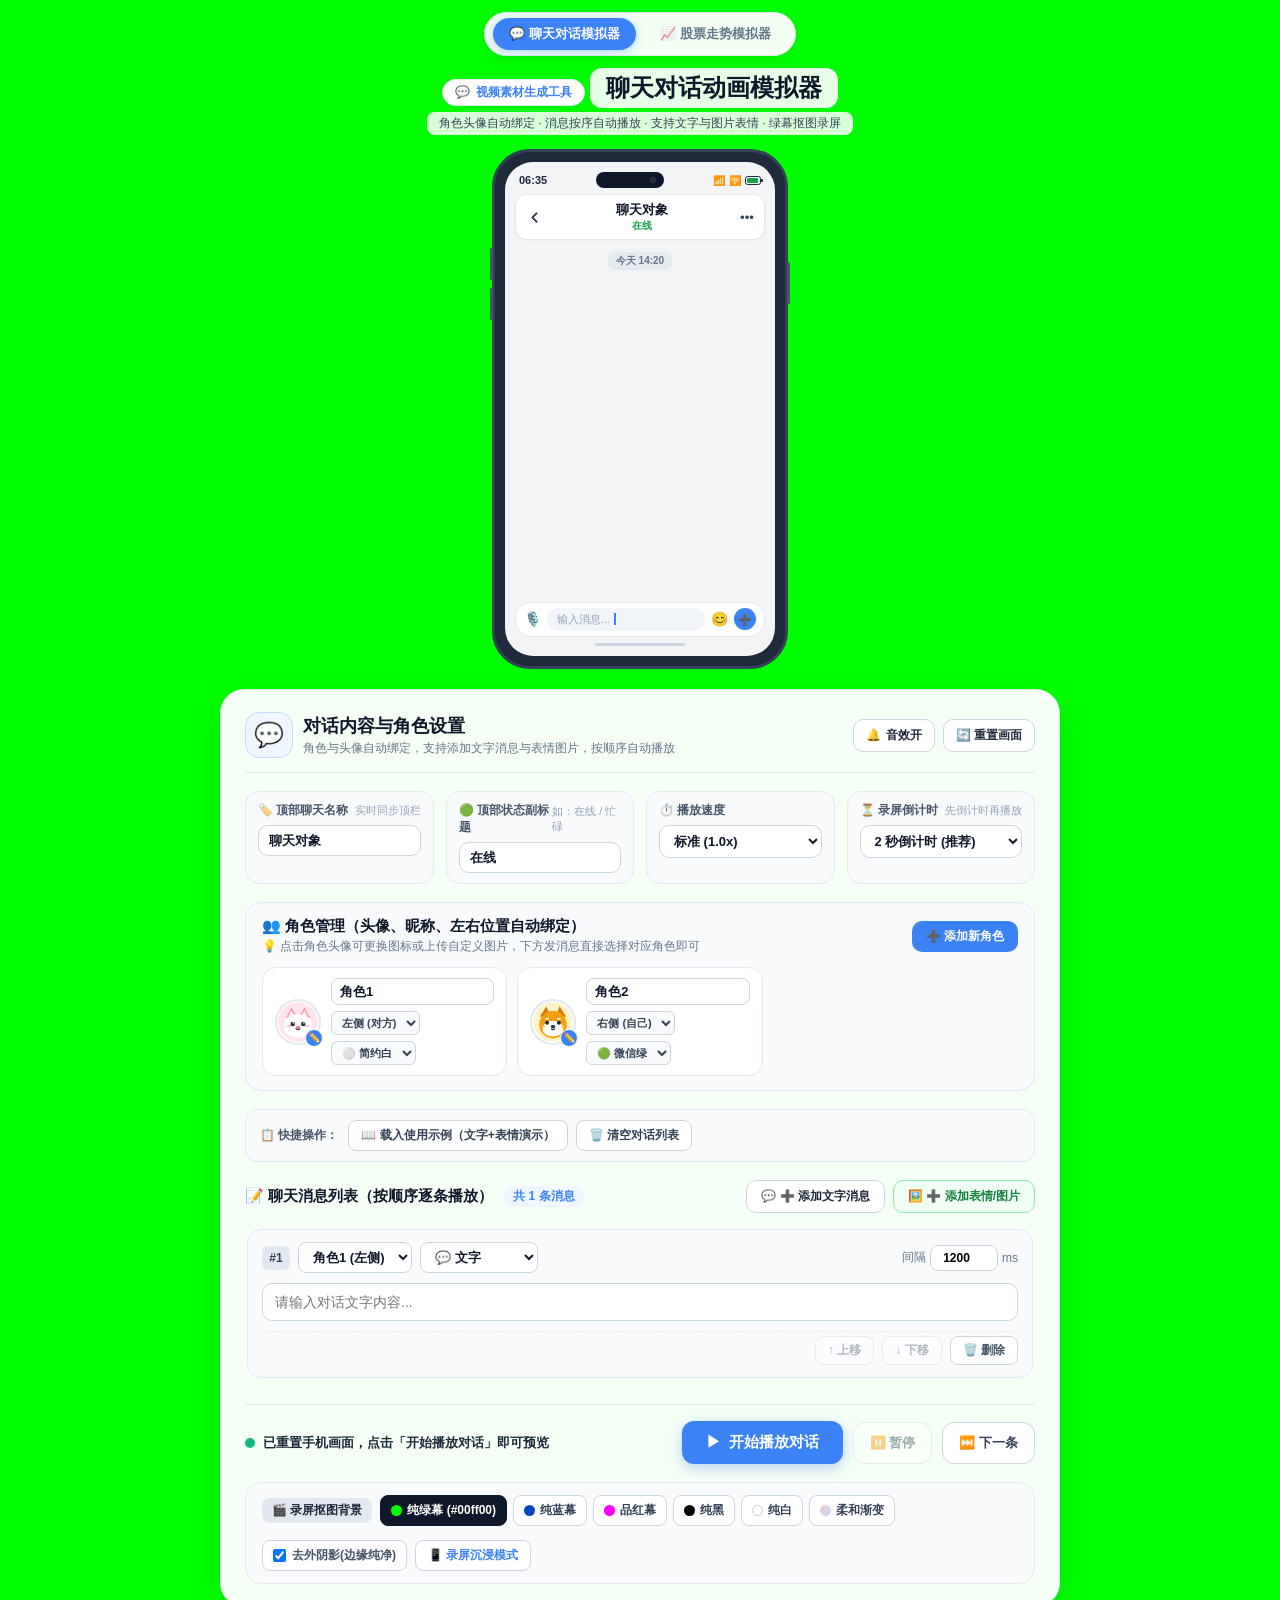
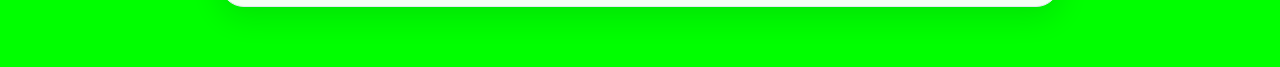
==== commit cce4ae93: "Refactor UI: set chat simulator as default index, compact mobile phone frame, vertical message cards" ====
--- a/index.html
+++ b/index.html
@@ -1,384 +1,245 @@
 <!DOCTYPE html>
 <html lang="zh-CN">
+
 <head>
   <meta charset="UTF-8">
   <meta name="viewport" content="width=device-width, initial-scale=1.0">
-  <title>萌系股票动画模拟器 - Kawaii Stock Simulator</title>
+  <title>聊天对话动画模拟器 - 视频素材工具</title>
   <link rel="preconnect" href="https://fonts.googleapis.com">
   <link rel="preconnect" href="https://fonts.gstatic.com" crossorigin>
-  <link href="https://fonts.googleapis.com/css2?family=Fredoka:wght@400;500;600;700&family=Quicksand:wght@500;600;700&display=swap" rel="stylesheet">
-  <link rel="stylesheet" href="style.css">
+  <link
+    href="https://fonts.googleapis.com/css2?family=Fredoka:wght@400;500;600;700&family=Quicksand:wght@500;600;700&display=swap"
+    rel="stylesheet">
+  <link rel="stylesheet" href="chat-style.css">
 </head>
-<body>
-  <!-- 背景漂浮萌系装饰元素 (无人物，纯可爱星芒、云朵、小心心) -->
+
+<body class="chroma-green chroma-active no-shadow">
+  <!-- 背景装饰层（在非绿幕模式下显示） -->
   <div class="bg-decorations" aria-hidden="true">
     <div class="floating-bubble bubble-1"></div>
     <div class="floating-bubble bubble-2"></div>
     <div class="floating-bubble bubble-3"></div>
-    <div class="star-deco s1">✦</div>
-    <div class="star-deco s2">★</div>
-    <div class="star-deco s3">✦</div>
-    <div class="star-deco s4">✨</div>
-    <div class="star-deco s5">★</div>
-    <div class="cloud-deco c1">☁</div>
-    <div class="cloud-deco c2">☁</div>
   </div>
 
   <div class="main-container">
-    <!-- 顶部导航切换标签：股市走势 与 聊天动画 -->
+    <!-- 顶部导航切换标签：聊天对话 为第一页，股票走势 为第二页 -->
     <nav class="top-nav-bar">
       <a href="index.html" class="nav-tab-link active">
+        <span>💬 聊天对话模拟器</span>
+      </a>
+      <a href="stock.html" class="nav-tab-link">
         <span>📈 股票走势模拟器</span>
       </a>
-      <a href="chat.html" class="nav-tab-link">
-        <span>💬 萌系聊天动画</span>
-      </a>
     </nav>
 
-    <!-- 顶部可爱标题与小介绍 -->
+    <!-- 顶部标题与功能简介 -->
     <header class="app-header">
-      <div class="header-badge"><span>📈</span> 萌萌理财实验室 <span>✨</span></div>
-      <h1 class="app-title">Kawaii Stock Tracker</h1>
-      <p class="app-subtitle">萌系灵动走势 · 治愈弹跳动画 · 手机模拟实况</p>
+      <div class="header-badge"><span>💬</span> 视频素材生成工具</div>
+      <h1 class="app-title">聊天对话动画模拟器</h1>
+      <p class="app-subtitle">角色头像自动绑定 · 消息按序自动播放 · 支持文字与图片表情 · 绿幕抠图录屏</p>
     </header>
 
-    <!-- 核心区：萌系智能手机模型容器 -->
+    <!-- 核心区：标准智能手机外框容器（无耳朵装饰，紧凑尺寸适配手机端完整显示与录屏） -->
     <section class="phone-stage">
-      <!-- 手机外框阴影与外壳 -->
       <div class="phone-case">
-        <!-- 可爱手机耳朵配件 (萌系小猫耳或小熊耳装饰) -->
-        <div class="phone-ear ear-left"></div>
-        <div class="phone-ear ear-right"></div>
-        
-        <!-- 侧边物理按键 (音量与电源键) -->
+        <!-- 侧边物理按键 -->
         <div class="phone-btn btn-vol-up"></div>
         <div class="phone-btn btn-vol-down"></div>
         <div class="phone-btn btn-power"></div>
 
         <!-- 手机屏幕区域 -->
         <div class="phone-screen" id="phoneScreen">
-          <!-- 录屏前 2s 倒计时遮罩 -->
+          <!-- 录屏前倒计时遮罩 -->
           <div class="countdown-overlay" id="countdownOverlay" style="display: none;">
             <div class="countdown-modal-box">
               <div class="countdown-badge-icon">🎬</div>
               <div class="countdown-tip-text">录屏准备中</div>
               <div class="countdown-big-num" id="countdownNum">2</div>
-              <div class="countdown-sub-text">画面已自动对齐 · 即将起跑</div>
-            </div>
-          </div>
-
-          <!-- 屏幕顶端灵动岛/听筒 & 状态栏 -->
+              <div class="countdown-sub-text">画面已自动对齐 · 即将开始播放</div>
+            </div>
+          </div>
+
+          <!-- 屏幕顶端状态栏 -->
           <div class="status-bar">
-            <span class="status-time" id="statusClock">09:41</span>
+            <span class="status-time" id="statusClock">14:20</span>
             <div class="dynamic-island">
               <span class="island-camera"></span>
               <span class="island-sensor"></span>
             </div>
             <div class="status-icons">
-              <span class="status-icon" title="满格信号">📶</span>
-              <span class="status-icon" title="满格Wi-Fi">🛜</span>
-              <span class="status-battery" title="满电状态"><span class="battery-level"></span></span>
-            </div>
-          </div>
-
-          <!-- 手机内页顶部导航 -->
-          <div class="phone-nav">
-            <div class="nav-chip">
-              <span class="pulse-dot"></span>
-              <span class="nav-tag" id="currentStockName">喵喵指数 · $MEOW</span>
-            </div>
-            <div class="nav-right">
-              <span class="nav-badge" id="liveTag">LIVE 实时走势</span>
-            </div>
-          </div>
-
-          <!-- 1. 上方：灵动萌系折线图区 -->
-          <div class="chart-card">
-            <div class="chart-header">
-              <div class="chart-info">
-                <span class="chart-label">实时行情走势</span>
-                <div class="current-price-row">
-                  <span class="currency-symbol">¥</span>
-                  <span class="current-price" id="screenCurrentPrice">10,000.00</span>
-                  <span class="change-tag up" id="screenChangeTag">+0.00%</span>
-                </div>
+              <span class="status-icon" title="信号">📶</span>
+              <span class="status-icon" title="Wi-Fi">🛜</span>
+              <span class="status-battery" title="电量"><span class="battery-level"></span></span>
+            </div>
+          </div>
+
+          <!-- 手机聊天顶部导航栏 -->
+          <div class="chat-header-bar">
+            <button class="chat-header-back-btn" type="button" title="返回">
+              <svg viewBox="0 0 24 24" class="header-icon-svg">
+                <path d="M15 18l-6-6 6-6" stroke="currentColor" stroke-width="2.5" fill="none" stroke-linecap="round"
+                  stroke-linejoin="round" />
+              </svg>
+            </button>
+            <div class="chat-header-info">
+              <div class="chat-header-title-row">
+                <span class="chat-title-text" id="screenChatTitle">聊天对象</span>
               </div>
-              <div class="chart-badge" id="trendMoodBadge">
-                <span class="mood-icon" id="moodIcon">🌸</span>
-                <span class="mood-text" id="moodText">平稳开局</span>
+              <span class="chat-status-text" id="screenChatStatus">在线</span>
+            </div>
+            <button class="chat-header-more-btn" type="button" title="更多">
+              <span>•••</span>
+            </button>
+          </div>
+
+          <!-- 聊天内容区域（消息气泡向下自动滚动） -->
+          <div class="chat-messages-container" id="chatMessagesContainer">
+            <!-- 初始时间分割标签 -->
+            <div class="chat-time-divider">
+              <span class="time-badge">今天 14:20</span>
+            </div>
+            <!-- 动态生成的聊天消息气泡 -->
+            <div class="chat-messages-list" id="chatMessagesList"></div>
+            <!-- 正在输入提示动画气泡 (Typing indicator) -->
+            <div class="typing-bubble-wrap" id="typingBubbleWrap" style="display: none;">
+              <div class="typing-avatar" id="typingAvatar"></div>
+              <div class="typing-bubble">
+                <span class="typing-dot"></span>
+                <span class="typing-dot"></span>
+                <span class="typing-dot"></span>
               </div>
             </div>
-
-            <!-- SVG 绘图区 -->
-            <div class="svg-chart-container" id="chartWrapper">
-              <!-- 粒子容器 -->
-              <div class="particles-layer" id="particlesLayer"></div>
-
-              <svg id="stockChartSvg" viewBox="0 0 340 190" preserveAspectRatio="none">
-                <defs>
-                  <!-- 柔和粉蓝/粉紫/金黄渐变 -->
-                  <linearGradient id="areaGradient" x1="0" y1="0" x2="0" y2="1">
-                    <stop offset="0%" stop-color="#ff7eb3" stop-opacity="0.38"/>
-                    <stop offset="60%" stop-color="#ff758c" stop-opacity="0.12"/>
-                    <stop offset="100%" stop-color="#ff758c" stop-opacity="0.0"/>
-                  </linearGradient>
-
-                  <linearGradient id="lineGradient" x1="0" y1="0" x2="1" y2="0">
-                    <stop offset="0%" stop-color="#ff6b8b"/>
-                    <stop offset="50%" stop-color="#ff8e53"/>
-                    <stop offset="100%" stop-color="#ff4081"/>
-                  </linearGradient>
-
-                  <!-- 绿跌/粉红涨渐变切换支持 -->
-                  <linearGradient id="lineGradientGreen" x1="0" y1="0" x2="1" y2="0">
-                    <stop offset="0%" stop-color="#22c55e"/>
-                    <stop offset="50%" stop-color="#10b981"/>
-                    <stop offset="100%" stop-color="#059669"/>
-                  </linearGradient>
-
-                  <!-- 柔和发光阴影滤镜 -->
-                  <filter id="glowFilter" x="-20%" y="-20%" width="140%" height="140%">
-                    <feDropShadow dx="0" dy="4" stdDeviation="5" flood-color="#ff6b8b" flood-opacity="0.45"/>
-                  </filter>
-
-                  <!-- 灵动动态裁剪区 -->
-                  <clipPath id="chartProgressClip">
-                    <rect id="clipRect" x="0" y="0" width="340" height="190"/>
-                  </clipPath>
-                </defs>
-
-                <!-- 网格虚线 -->
-                <g class="chart-grid" id="chartGrid">
-                  <line x1="10" y1="35" x2="330" y2="35" stroke="#f1e0ea" stroke-dasharray="4 4" stroke-width="1"/>
-                  <line x1="10" y1="75" x2="330" y2="75" stroke="#f1e0ea" stroke-dasharray="4 4" stroke-width="1"/>
-                  <line x1="10" y1="115" x2="330" y2="115" stroke="#f1e0ea" stroke-dasharray="4 4" stroke-width="1"/>
-                  <line x1="10" y1="155" x2="330" y2="155" stroke="#f1e0ea" stroke-dasharray="4 4" stroke-width="1"/>
-                </g>
-
-                <!-- 渐变阴影填充面 (动态裁剪) -->
-                <path id="chartAreaPath" d="" fill="url(#areaGradient)" clip-path="url(#chartProgressClip)"></path>
-
-                <!-- 实际绘制的贝塞尔曲线 (动态裁剪与平滑生长) -->
-                <path id="chartLinePath" d="" fill="none" stroke="url(#lineGradient)" stroke-width="4.5" stroke-linecap="round" stroke-linejoin="round" filter="url(#glowFilter)" clip-path="url(#chartProgressClip)"></path>
-
-                <!-- 点位标记点组 -->
-                <g id="chartPointsGroup"></g>
-
-                <!-- 正在前进的弹跳指示小球/小星星 -->
-                <g id="chartCursor" class="chart-cursor" style="display: none;">
-                  <circle id="cursorHalo" cx="0" cy="0" r="10" fill="#ff4081" opacity="0.3"></circle>
-                  <circle id="cursorDot" cx="0" cy="0" r="5" fill="#ffffff" stroke="#ff4081" stroke-width="3"></circle>
-                  <text id="cursorStar" x="0" y="3" text-anchor="middle" font-size="9" fill="#ff4081">✦</text>
-                </g>
-              </svg>
-            </div>
-            
-            <div class="chart-footer-timeline" id="chartTimeline">
-              <!-- 时间轴标签动态生成 -->
-            </div>
-          </div>
-
-          <!-- 2. 中间：买入 / 卖出 灵动萌系按钮 -->
-          <div class="action-buttons-wrap">
-            <button class="cute-btn btn-buy" id="btnBuy" type="button" title="买入加仓">
-              <span class="btn-bubble-shine"></span>
-              <span class="btn-icon">🍀</span>
-              <div class="btn-text-col">
-                <span class="btn-main-text">买 入</span>
-                <span class="btn-sub-text">加仓买点</span>
-              </div>
-              <span class="btn-badge-ripple"></span>
-            </button>
-            <button class="cute-btn btn-sell" id="btnSell" type="button" title="卖出止盈">
-              <span class="btn-bubble-shine"></span>
-              <span class="btn-icon">💎</span>
-              <div class="btn-text-col">
-                <span class="btn-main-text">卖 出</span>
-                <span class="btn-sub-text">获利了结</span>
-              </div>
-              <span class="btn-badge-ripple"></span>
-            </button>
-          </div>
-
-          <!-- 3. 下方：左边自定义头像，右边上下排列账户金额和盈亏 -->
-          <div class="account-card" id="accountCard">
-            <!-- 装饰小爪印 -->
-            <div class="card-deco-paw">🐾</div>
-
-            <!-- 左边：自定义头像容器 -->
-            <div class="avatar-container" id="avatarContainer" title="点击更换可爱头像">
-              <div class="avatar-ring" id="avatarRing">
-                <img id="avatarImage" src="" alt="用户可爱头像" class="avatar-img" style="display:none;">
-                <div id="avatarSvgWrap" class="avatar-svg-wrap">
-                  <!-- 默认可爱萌宠SVG头像 -->
-                  <svg viewBox="0 0 64 64" class="default-avatar-svg">
-                    <circle cx="32" cy="32" r="30" fill="#ffe4ec"/>
-                    <!-- 软萌小猫/小狐狸耳朵与脸蛋（无人物） -->
-                    <path d="M14 26 L22 10 L30 24 Z" fill="#ff8da1"/>
-                    <path d="M50 26 L42 10 L34 24 Z" fill="#ff8da1"/>
-                    <path d="M17 24 L22 14 L27 23 Z" fill="#fff0f5"/>
-                    <path d="M47 24 L42 14 L37 23 Z" fill="#fff0f5"/>
-                    <ellipse cx="32" cy="38" rx="22" ry="18" fill="#ffffff"/>
-                    <circle cx="24" cy="35" r="3.5" fill="#3a3238"/>
-                    <circle cx="40" cy="35" r="3.5" fill="#3a3238"/>
-                    <circle cx="25" cy="33.5" r="1.2" fill="#ffffff"/>
-                    <circle cx="41" cy="33.5" r="1.2" fill="#ffffff"/>
-                    <ellipse cx="32" cy="40" rx="3" ry="2" fill="#ff708f"/>
-                    <path d="M29 42 Q32 45 35 42" stroke="#3a3238" stroke-width="1.8" fill="none" stroke-linecap="round"/>
-                    <ellipse cx="18" cy="38" rx="3.5" ry="2" fill="#ffb4c6" opacity="0.8"/>
-                    <ellipse cx="46" cy="38" rx="3.5" ry="2" fill="#ffb4c6" opacity="0.8"/>
-                  </svg>
-                </div>
-                <div class="avatar-badge" id="avatarStatusBadge">✨</div>
-              </div>
-              <span class="avatar-tip">点我换头像</span>
-            </div>
-
-            <!-- 右边：上下排列的账户金额和盈亏 -->
-            <div class="account-details">
-              <!-- 上部：账户金额 -->
-              <div class="money-block balance-block">
-                <span class="block-label">
-                  <span class="dot-icon gold"></span> 账户总金额 (元)
-                </span>
-                <div class="number-pop-wrap" id="balanceWrap">
-                  <span class="money-currency">¥</span>
-                  <span class="money-val bouncy-number" id="accountBalance">10,000.00</span>
-                </div>
-              </div>
-
-              <!-- 下部：累计盈亏 -->
-              <div class="money-block pnl-block">
-                <span class="block-label">
-                  <span class="dot-icon red"></span> 累计盈亏
-                </span>
-                <div class="pnl-val-row" id="pnlWrap">
-                  <span class="pnl-val bouncy-number up" id="accountPnl">+0.00</span>
-                  <span class="pnl-rate-pill up" id="accountPnlRate">+0.00%</span>
-                </div>
-              </div>
-            </div>
-          </div>
-
-          <!-- 手机底部小横条 Home Indicator -->
+          </div>
+
+          <!-- 手机底部模拟输入栏 -->
+          <div class="chat-bottom-input-bar">
+            <button class="input-tool-btn" type="button" title="语音">🎙️</button>
+            <div class="fake-input-box">
+              <span class="fake-placeholder">输入消息...</span>
+              <span class="fake-cursor"></span>
+            </div>
+            <button class="input-tool-btn" type="button" title="表情">😊</button>
+            <button class="input-tool-btn primary" type="button" title="更多">➕</button>
+          </div>
+
+          <!-- 手机底部指示条 -->
           <div class="phone-home-indicator"></div>
         </div>
       </div>
     </section>
 
-    <!-- 手机壳外面、网页底下：控件面板 (自由设定初始本金，折线走势，盈亏数字，自动计算，开始播放) -->
+    <!-- 控件面板 (角色管理、对话编辑、播放与录屏控制) -->
     <section class="dashboard-controls">
       <div class="panel-card">
+        <!-- 面板头部与快捷操作 -->
         <div class="panel-header">
           <div class="panel-title-group">
-            <span class="panel-icon">⚙️</span>
+            <span class="panel-icon">💬</span>
             <div>
-              <h2 class="panel-title">走势与本金控制器</h2>
-              <p class="panel-desc">自定义折线走势点位与盈亏，自动演算本金联动，一键播放灵动弹跳动画</p>
-            </div>
-          </div>
-          <!-- 快捷操作区：音效开关与重置 -->
+              <h2 class="panel-title">对话内容与角色设置</h2>
+              <p class="panel-desc">角色与头像自动绑定，支持添加文字消息与表情图片，按顺序自动播放</p>
+            </div>
+          </div>
           <div class="panel-quick-actions">
-            <button class="panel-icon-btn" id="toggleAudioBtn" type="button" title="开启/静音可爱音效">
-              <span id="audioIcon">🔔</span> <span id="audioText">萌音开</span>
-            </button>
-            <button class="panel-icon-btn" id="resetAnimBtn" type="button" title="重置到起点">
-              🔄 初始状态
-            </button>
-          </div>
-        </div>
-
-        <!-- 初始本金与当前本金自动计算栏 -->
-        <div class="capital-summary-row">
-          <div class="input-card">
-            <label class="field-label" for="initialCapitalInput">
-              <span>💰 设定初始本金 (元)</span>
-              <span class="label-hint">动画将从此起点演变</span>
-            </label>
-            <div class="input-with-affix">
-              <span class="input-prefix">¥</span>
-              <input type="number" id="initialCapitalInput" class="cute-input" value="10000" step="500" min="100">
-            </div>
-          </div>
-
-          <div class="calc-card auto-calculated">
-            <div class="calc-label">
-              <span>🧮 自动计算：最终预期本金</span>
-              <span class="calc-tag">实时同步</span>
-            </div>
-            <div class="calc-val-row">
-              <span class="calc-currency">¥</span>
-              <span class="calc-value" id="calcFinalCapital">13,200.00</span>
-              <span class="calc-diff up" id="calcFinalDiff">+¥3,200 (+32.0%)</span>
-            </div>
-          </div>
-
-          <div class="speed-card">
-            <label class="field-label" for="animSpeedSelect">
+            <button class="panel-icon-btn" id="toggleAudioBtn" type="button" title="开启/关闭消息提示音">
+              <span id="audioIcon">🔔</span> <span id="audioText">音效开</span>
+            </button>
+            <button class="panel-icon-btn" id="resetChatBtn" type="button" title="清空手机屏幕预览，回到待播放状态">
+              🔄 重置画面
+            </button>
+          </div>
+        </div>
+
+        <!-- 聊天标题、状态与播放设置栏 -->
+        <div class="chat-config-row">
+          <div class="config-card">
+            <label class="field-label" for="chatTitleInput">
+              <span>🏷️ 顶部聊天名称</span>
+              <span class="label-hint">实时同步顶栏</span>
+            </label>
+            <input type="text" id="chatTitleInput" class="cute-input" value="聊天对象" maxlength="24">
+          </div>
+
+          <div class="config-card">
+            <label class="field-label" for="chatStatusInput">
+              <span>🟢 顶部状态副标题</span>
+              <span class="label-hint">如：在线 / 忙碌</span>
+            </label>
+            <input type="text" id="chatStatusInput" class="cute-input" value="在线" maxlength="20">
+          </div>
+
+          <div class="config-card">
+            <label class="field-label" for="chatSpeedSelect">
               <span>⏱️ 播放速度</span>
             </label>
-            <select id="animSpeedSelect" class="cute-select">
-              <option value="1800">慢慢品味 (0.6x)</option>
-              <option value="1200" selected>标准可爱 (1.0x)</option>
-              <option value="800">轻快活力 (1.5x)</option>
-              <option value="500">超速冲刺 (2.2x)</option>
+            <select id="chatSpeedSelect" class="cute-select">
+              <option value="1800">慢速 (0.6x)</option>
+              <option value="1200" selected>标准 (1.0x)</option>
+              <option value="800">快速 (1.5x)</option>
+              <option value="500">倍速 (2.2x)</option>
             </select>
           </div>
 
-          <div class="countdown-card">
+          <div class="config-card">
             <label class="field-label" for="countdownDurationSelect">
               <span>⏳ 录屏倒计时</span>
-              <span class="label-hint">点击后先倒计时</span>
+              <span class="label-hint">先倒计时再播放</span>
             </label>
             <select id="countdownDurationSelect" class="cute-select">
               <option value="2" selected>2 秒倒计时 (推荐)</option>
               <option value="3">3 秒倒计时</option>
               <option value="5">5 秒倒计时</option>
-              <option value="0">无倒计时立即播</option>
+              <option value="0">无倒计时立即播放</option>
             </select>
           </div>
         </div>
 
-        <!-- 预设走势快捷选择 -->
+        <!-- 角色管理区 -->
+        <div class="character-manager-wrap">
+          <div class="character-manager-header">
+            <div class="character-header-left">
+              <h3 class="character-title">👥 角色管理（头像、昵称、左右位置自动绑定）</h3>
+              <span class="character-tip">💡 点击角色头像可更换图标或上传自定义图片，下方发消息直接选择对应角色即可</span>
+            </div>
+            <button class="cute-add-btn" id="btnAddCharacter" type="button">
+              <span>➕ 添加新角色</span>
+            </button>
+          </div>
+
+          <!-- 角色卡片列表 -->
+          <div class="characters-grid" id="charactersGrid"></div>
+        </div>
+
+        <!-- 示例剧本快捷载入与清空 -->
         <div class="presets-row">
-          <span class="presets-title">✨ 一键载入萌系走势剧本：</span>
+          <span class="presets-title">📋 快捷操作：</span>
           <div class="preset-btns">
-            <button class="preset-chip active" data-preset="bull">🚀 牛牛大暴涨</button>
-            <button class="preset-chip" data-preset="coaster">🎢 惊险过山车</button>
-            <button class="preset-chip" data-preset="rebound">🥑 绝地大反弹</button>
-            <button class="preset-chip" data-preset="steady">🌸 稳稳小确幸</button>
-            <button class="preset-chip" data-preset="random">🎲 随机好运气</button>
-          </div>
-        </div>
-
-        <!-- 点位列表与动态表格 -->
-        <div class="points-editor-wrap">
-          <div class="points-header">
-            <div class="points-header-left">
-              <h3 class="points-title">📈 折线走势点位列表（自动绑定盈亏与折线）</h3>
-              <span class="points-count" id="pointsCountTag">共 6 个节点</span>
-            </div>
-            <button class="cute-add-btn" id="addPointBtn" type="button">
-              <span>➕ 添加新点位</span>
-            </button>
-          </div>
-
-          <div class="points-table-container">
-            <table class="cute-table" id="pointsTable">
-              <thead>
-                <tr>
-                  <th>序号</th>
-                  <th>时间/节点标签</th>
-                  <th>单步盈亏 (元)</th>
-                  <th>计算后当前本金</th>
-                  <th>累计盈亏与涨跌幅</th>
-                  <th>操作</th>
-                </tr>
-              </thead>
-              <tbody id="pointsTableBody">
-                <!-- 动态渲染点位行 -->
-              </tbody>
-            </table>
+            <button class="preset-chip" data-preset="demo" type="button">📖 载入使用示例（文字+表情演示）</button>
+            <button class="preset-chip" id="btnClearMessages" type="button">🗑️ 清空对话列表</button>
+          </div>
+        </div>
+
+        <!-- 聊天记录消息编辑列表（竖向卡片排布，方便手机与电脑端直接输入） -->
+        <div class="messages-editor-wrap">
+          <div class="messages-header">
+            <div class="messages-header-left">
+              <h3 class="messages-title">📝 聊天消息列表（按顺序逐条播放）</h3>
+              <span class="messages-count" id="messagesCountTag">共 1 条消息</span>
+            </div>
+            <div class="message-add-buttons">
+              <button class="cute-btn-secondary" id="btnAddTextMsgBtn" type="button">
+                <span>💬 ➕ 添加文字消息</span>
+              </button>
+              <button class="cute-btn-secondary sticker-accent" id="btnAddStickerMsgBtn" type="button">
+                <span>🖼️ ➕ 添加表情/图片</span>
+              </button>
+            </div>
+          </div>
+
+          <div class="messages-list-container" id="messagesListContainer">
+            <div class="messages-cards-list" id="messagesTableBody">
+              <!-- 动态渲染竖向排列的消息卡片 -->
+            </div>
           </div>
         </div>
 
@@ -386,29 +247,29 @@
         <div class="play-action-bar">
           <div class="play-status-indicator">
             <span class="status-pulse" id="statusPulseDot"></span>
-            <span class="status-tip-text" id="playStatusText">已就绪，点击「开始播放」观看灵动动画</span>
+            <span class="status-tip-text" id="playStatusText">已就绪，填写消息内容后点击「开始播放」即可录制</span>
           </div>
 
           <div class="play-buttons-group">
-            <button class="big-play-btn" id="btnPlayAnimation" type="button">
+            <button class="big-play-btn" id="btnPlayChat" type="button">
               <span class="btn-play-icon" id="playBtnIcon">▶</span>
-              <span class="btn-play-text" id="playBtnText">开始播放动画</span>
-            </button>
-            <button class="pause-step-btn" id="btnPauseAnimation" type="button" disabled>
+              <span class="btn-play-text" id="playBtnText">开始播放对话</span>
+            </button>
+            <button class="pause-step-btn" id="btnPauseChat" type="button" disabled>
               ⏸️ 暂停
             </button>
-            <button class="pause-step-btn" id="btnStepAnimation" type="button">
-              ⏭️ 下一步
-            </button>
-          </div>
-        </div>
-
-        <!-- 🎬 录屏专用工具栏：周边纯色色度抠图背景与录屏设置 (位于开始播放下方) -->
+            <button class="pause-step-btn" id="btnStepChat" type="button">
+              ⏭️ 下一条
+            </button>
+          </div>
+        </div>
+
+        <!-- 录屏专用工具栏：周边纯色色度抠图背景与录屏设置 -->
         <div class="recording-toolbar bottom-toolbar">
           <div class="toolbar-left">
             <span class="toolbar-badge">🎬 录屏抠图背景</span>
             <div class="chroma-btn-group" id="chromaOptions">
-              <button type="button" class="chroma-btn active" data-color="green" title="纯色绿幕 (#00ff00) - 剪映/PR超级推荐，色度抠图最干净">
+              <button type="button" class="chroma-btn active" data-color="green" title="纯色绿幕 (#00ff00) - 适合视频剪辑软件色度抠图">
                 <span class="chroma-color-circle" style="background:#00ff00;"></span> 纯绿幕 (#00ff00)
               </button>
               <button type="button" class="chroma-btn" data-color="blue" title="纯色蓝幕 (#0047bb)">
@@ -423,18 +284,18 @@
               <button type="button" class="chroma-btn" data-color="white" title="纯白背景 (#ffffff)">
                 <span class="chroma-color-circle" style="background:#ffffff; border:1px solid #ccc;"></span> 纯白
               </button>
-              <button type="button" class="chroma-btn" data-color="cute" title="原版梦幻萌系渐变">
-                <span class="chroma-color-circle" style="background:linear-gradient(135deg, #ffc2d1, #b5e2fa);"></span> 萌系渐变
+              <button type="button" class="chroma-btn" data-color="cute" title="柔和渐变背景">
+                <span class="chroma-color-circle" style="background:linear-gradient(135deg, #ffc2d1, #b5e2fa);"></span> 柔和渐变
               </button>
             </div>
           </div>
           <div class="toolbar-right">
-            <label class="clean-edge-toggle" title="去除外发光柔和阴影，色度抠图时边缘绝对清晰无半透明杂色">
+            <label class="clean-edge-toggle" title="去除外框阴影，色度抠图时边缘清晰无杂色">
               <input type="checkbox" id="noShadowToggle" checked>
               <span>去外阴影(边缘纯净)</span>
             </label>
-            <button type="button" class="focus-mode-btn" id="focusModeBtn" title="全屏沉浸录制，仅保留手机居中，隐藏其他所有控件">
-              📱 录屏沉浸视角
+            <button type="button" class="focus-mode-btn" id="focusModeBtn" title="隐藏周边所有控制面板，仅保留手机画面居中">
+              📱 录屏沉浸模式
             </button>
           </div>
         </div>
@@ -442,35 +303,56 @@
     </section>
   </div>
 
-  <!-- 沉浸视角下用于恢复控件的安全悬浮按钮 (位于屏幕右上角安全区域，绝不遮挡手机录屏) -->
-  <button class="exit-focus-btn" id="exitFocusBtn" type="button" title="点击重新打开所有控件面板 (也可按 Esc 退出)">
-    <span>⚙️ 恢复控件面板</span>
+  <!-- 沉浸模式下用于恢复控件的悬浮按钮 -->
+  <button class="exit-focus-btn" id="exitFocusBtn" type="button" title="点击重新显示控制面板 (也可按 Esc 退出)">
+    <span>⚙️ 恢复控制面板</span>
   </button>
 
-  <!-- 隐藏的文件选择器：用于上传自定义头像 -->
-  <input type="file" id="avatarFileInput" accept="image/*" style="display: none;">
-
-  <!-- 可爱头像选择模态弹窗 -->
+  <!-- 隐藏的文件选择器：用于为当前选定角色上传自定义头像 -->
+  <input type="file" id="characterAvatarFileInput" accept="image/*" style="display: none;">
+
+  <!-- 隐藏的文件选择器：用于上传自定义表情包或图片 -->
+  <input type="file" id="customStickerFileInput" accept="image/*" style="display: none;">
+
+  <!-- 角色头像选择模态弹窗 -->
   <div class="modal-overlay" id="avatarModal" style="display: none;">
     <div class="modal-card">
       <div class="modal-header">
-        <h3 class="modal-title">🐱 选择你喜欢的萌宠头像</h3>
+        <h3 class="modal-title">选择角色头像</h3>
         <button class="modal-close-btn" id="closeAvatarModalBtn">✕</button>
       </div>
-      <p class="modal-subtitle">从萌系预设中挑选，或直接上传你自己的图片（无人物角色）</p>
-      
-      <div class="preset-avatar-grid" id="presetAvatarGrid">
-        <!-- 预设萌宠选项 (猫咪、兔兔、小柴犬、熊猫、仓鼠、招财猪等) -->
-      </div>
+      <p class="modal-subtitle">选择后，该角色发送的所有消息将自动使用此头像</p>
+
+      <div class="preset-avatar-grid" id="presetAvatarGrid"></div>
 
       <div class="modal-footer">
-        <button class="upload-custom-btn" id="btnTriggerUpload">
-          📁 从电脑上传自定义头像
+        <button class="upload-custom-btn" id="btnTriggerUploadAvatar">
+          📁 从本地上传自定义头像图片
         </button>
       </div>
     </div>
   </div>
 
-  <script src="app.js"></script>
+  <!-- 表情/图片选择模态弹窗 -->
+  <div class="modal-overlay" id="stickerModal" style="display: none;">
+    <div class="modal-card sticker-modal-card">
+      <div class="modal-header">
+        <h3 class="modal-title">选择表情或图片</h3>
+        <button class="modal-close-btn" id="closeStickerModalBtn">✕</button>
+      </div>
+      <p class="modal-subtitle">点击选择预设图标，或上传本地自定义表情包/图片</p>
+
+      <div class="stickers-grid" id="stickersGrid"></div>
+
+      <div class="modal-footer">
+        <button class="upload-custom-btn" id="btnTriggerUploadSticker">
+          🖼️ 从本地上传自定义表情或图片
+        </button>
+      </div>
+    </div>
+  </div>
+
+  <script src="chat-app.js"></script>
 </body>
+
 </html>
--- a/chat-style.css
+++ b/chat-style.css
@@ -0,0 +1,1671 @@
+/* ==========================================================================
+   聊天对话动画模拟器 - 样式表 (chat-style.css)
+   ========================================================================== */
+
+:root {
+  --bg-gradient: linear-gradient(135deg, #f8fafc 0%, #f1f5f9 45%, #eef2ff 100%);
+  --phone-case-color: #1e293b;
+  --phone-case-border: #334155;
+  --phone-screen-bg: #f5f7fa;
+  --phone-shadow: 0 22px 50px -12px rgba(15, 23, 42, 0.35), 0 10px 20px -8px rgba(15, 23, 42, 0.2);
+
+  --primary-accent: #3b82f6;
+  --primary-accent-dark: #2563eb;
+  --primary-accent-light: #dbeafe;
+
+  --bubble-white: #ffffff;
+  --bubble-white-text: #1e293b;
+  --bubble-green: #95ec69;
+  --bubble-green-text: #0f172a;
+  --bubble-blue: linear-gradient(135deg, #e0f2fe 0%, #bae6fd 100%);
+  --bubble-blue-text: #0c4a6e;
+  --bubble-pink: linear-gradient(135deg, #ffe4e6 0%, #fecdd3 100%);
+  --bubble-pink-text: #881337;
+  --bubble-yellow: linear-gradient(135deg, #fef9c3 0%, #fef08a 100%);
+  --bubble-yellow-text: #713f12;
+  --bubble-purple: linear-gradient(135deg, #f3e8ff 0%, #e9d5ff 100%);
+  --bubble-purple-text: #581c87;
+
+  --text-main: #1e293b;
+  --text-muted: #64748b;
+  --text-hint: #94a3b8;
+
+  --bounce-spring: cubic-bezier(0.34, 1.56, 0.64, 1);
+}
+
+*, *::before, *::after {
+  box-sizing: border-box;
+  margin: 0;
+  padding: 0;
+}
+
+body {
+  min-height: 100vh;
+  background: var(--bg-gradient);
+  font-family: -apple-system, BlinkMacSystemFont, "Segoe UI", "PingFang SC", "Hiragino Sans GB", "Microsoft YaHei", sans-serif;
+  color: var(--text-main);
+  overflow-x: hidden;
+  position: relative;
+  display: flex;
+  flex-direction: column;
+  align-items: center;
+  padding-bottom: 48px;
+  transition: background 0.3s ease;
+}
+
+/* 纯色色度抠图背景模式 (Chroma Key Modes) */
+body.chroma-green { background: #00ff00 !important; }
+body.chroma-blue { background: #0047bb !important; }
+body.chroma-magenta { background: #ff00ff !important; }
+body.chroma-black { background: #000000 !important; }
+body.chroma-white { background: #ffffff !important; }
+
+body.chroma-active .bg-decorations { display: none !important; }
+body.no-shadow .phone-case { box-shadow: none !important; }
+
+/* 沉浸全屏录制模式：隐藏周围所有控件，仅保留居中的手机 */
+body.focus-mode {
+  min-height: 100dvh;
+  justify-content: center;
+  padding-bottom: 0;
+}
+
+body.focus-mode .top-nav-bar,
+body.focus-mode .app-header,
+body.focus-mode .dashboard-controls {
+  display: none !important;
+}
+
+body.focus-mode .main-container {
+  padding: 8px;
+  justify-content: center;
+}
+
+body.focus-mode .phone-stage {
+  margin-bottom: 0;
+}
+
+/* 恢复控制面板的安全悬浮按钮 */
+.exit-focus-btn {
+  display: none;
+  position: fixed;
+  top: 10px;
+  right: 10px;
+  z-index: 99999;
+  background: rgba(255, 255, 255, 0.96);
+  border: 1.5px solid #334155;
+  color: #1e293b;
+  padding: 7px 14px;
+  border-radius: 999px;
+  font-size: 12px;
+  font-weight: 700;
+  cursor: pointer;
+  box-shadow: 0 4px 16px rgba(0, 0, 0, 0.2);
+  font-family: inherit;
+  transition: all 0.2s ease;
+}
+
+.exit-focus-btn:hover {
+  background: #1e293b;
+  color: #ffffff;
+}
+
+body.focus-mode .exit-focus-btn {
+  display: flex;
+  align-items: center;
+  gap: 6px;
+}
+
+/* 背景光晕装饰 */
+.bg-decorations {
+  position: fixed;
+  inset: 0;
+  pointer-events: none;
+  z-index: 0;
+  overflow: hidden;
+}
+
+.floating-bubble {
+  position: absolute;
+  border-radius: 50%;
+  filter: blur(50px);
+  opacity: 0.45;
+}
+.bubble-1 { width: 340px; height: 340px; background: #bfdbfe; top: -80px; left: -80px; }
+.bubble-2 { width: 300px; height: 300px; background: #ddd6fe; bottom: 8%; right: -60px; }
+.bubble-3 { width: 240px; height: 240px; background: #fbcfe8; top: 40%; left: 60%; }
+
+/* 主容器 */
+.main-container {
+  position: relative;
+  z-index: 1;
+  width: 100%;
+  max-width: 880px;
+  padding: 12px 14px;
+  display: flex;
+  flex-direction: column;
+  align-items: center;
+}
+
+/* 顶部导航切换标签 */
+.top-nav-bar {
+  display: inline-flex;
+  gap: 8px;
+  background: rgba(255, 255, 255, 0.95);
+  padding: 5px 8px;
+  border-radius: 999px;
+  box-shadow: 0 4px 14px rgba(15, 23, 42, 0.08);
+  border: 1px solid #e2e8f0;
+  margin-bottom: 12px;
+}
+
+.nav-tab-link {
+  display: flex;
+  align-items: center;
+  gap: 6px;
+  padding: 7px 16px;
+  border-radius: 999px;
+  font-size: 13px;
+  font-weight: 700;
+  text-decoration: none;
+  color: var(--text-muted);
+  transition: all 0.2s ease;
+}
+
+.nav-tab-link:hover {
+  color: var(--primary-accent);
+}
+
+.nav-tab-link.active {
+  background: var(--primary-accent);
+  color: #ffffff;
+  box-shadow: 0 2px 8px rgba(59, 130, 246, 0.35);
+}
+
+/* 顶部标题区 */
+.app-header {
+  text-align: center;
+  margin-bottom: 14px;
+}
+
+.header-badge {
+  display: inline-flex;
+  align-items: center;
+  gap: 6px;
+  background: #ffffff;
+  padding: 4px 12px;
+  border-radius: 999px;
+  font-size: 12px;
+  font-weight: 700;
+  color: var(--primary-accent);
+  box-shadow: 0 2px 8px rgba(15, 23, 42, 0.06);
+  border: 1px solid #e2e8f0;
+  margin-bottom: 6px;
+}
+
+.app-title {
+  font-size: 24px;
+  font-weight: 700;
+  color: #0f172a;
+  background: rgba(255, 255, 255, 0.9);
+  padding: 4px 16px;
+  border-radius: 12px;
+  display: inline-block;
+  margin-bottom: 4px;
+}
+
+.app-subtitle {
+  font-size: 12px;
+  color: #334155;
+  background: rgba(255, 255, 255, 0.85);
+  padding: 3px 12px;
+  border-radius: 8px;
+  font-weight: 500;
+}
+
+/* ==========================================================================
+   核心手机模型 (紧凑尺寸，确保手机端不切屏也能完整显示并录屏)
+   ========================================================================== */
+.phone-stage {
+  display: flex;
+  justify-content: center;
+  margin-bottom: 20px;
+  width: 100%;
+}
+
+.phone-case {
+  position: relative;
+  width: 296px;
+  height: 520px;
+  background: var(--phone-case-color);
+  border-radius: 38px;
+  padding: 10px;
+  box-shadow: var(--phone-shadow);
+  border: 3px solid var(--phone-case-border);
+  flex-shrink: 0;
+}
+
+/* 手机端进一步缩小，保证在小屏手机浏览器中也能四周留有绿幕余量完整录屏 */
+@media (max-width: 480px) {
+  .phone-case {
+    width: 268px;
+    height: 468px;
+    border-radius: 34px;
+    padding: 8px;
+  }
+}
+
+.phone-btn {
+  position: absolute;
+  background: #475569;
+  border-radius: 2px;
+}
+.btn-vol-up { left: -5px; top: 96px; width: 3px; height: 32px; }
+.btn-vol-down { left: -5px; top: 136px; width: 3px; height: 32px; }
+.btn-power { right: -5px; top: 110px; width: 3px; height: 42px; }
+
+.phone-screen {
+  position: relative;
+  width: 100%;
+  height: 100%;
+  background: #f3f4f6;
+  border-radius: 28px;
+  overflow: hidden;
+  display: flex;
+  flex-direction: column;
+  padding: 8px 10px 10px 10px;
+}
+
+@media (max-width: 480px) {
+  .phone-screen {
+    border-radius: 26px;
+    padding: 6px 8px 8px 8px;
+  }
+}
+
+/* 状态栏 & 顶部听筒区域 */
+.status-bar {
+  display: flex;
+  align-items: center;
+  justify-content: space-between;
+  height: 20px;
+  padding: 0 4px;
+  font-size: 11px;
+  font-weight: 700;
+  color: #1e293b;
+  z-index: 5;
+  flex-shrink: 0;
+}
+
+.dynamic-island {
+  width: 68px;
+  height: 16px;
+  background: #0f172a;
+  border-radius: 16px;
+  display: flex;
+  align-items: center;
+  justify-content: flex-end;
+  padding-right: 8px;
+}
+
+.island-camera {
+  width: 6px;
+  height: 6px;
+  background: #1e293b;
+  border-radius: 50%;
+  border: 1px solid #334155;
+}
+
+.status-icons {
+  display: flex;
+  align-items: center;
+  gap: 4px;
+  font-size: 10px;
+}
+
+.status-battery {
+  display: inline-block;
+  width: 16px;
+  height: 9px;
+  border: 1.5px solid #1e293b;
+  border-radius: 2.5px;
+  padding: 1px;
+  position: relative;
+}
+.status-battery::after {
+  content: '';
+  position: absolute;
+  right: -3px;
+  top: 2px;
+  width: 1.5px;
+  height: 3px;
+  background: #1e293b;
+  border-radius: 0 1px 1px 0;
+}
+.battery-level {
+  display: block;
+  width: 90%;
+  height: 100%;
+  background: #16a34a;
+  border-radius: 1px;
+}
+
+/* 手机内页顶部聊天导航栏 */
+.chat-header-bar {
+  display: flex;
+  align-items: center;
+  justify-content: space-between;
+  padding: 6px 8px;
+  background: #ffffff;
+  border-radius: 12px;
+  border: 1px solid #e2e8f0;
+  margin-top: 4px;
+  margin-bottom: 6px;
+  box-shadow: 0 1px 3px rgba(0, 0, 0, 0.04);
+  z-index: 5;
+  flex-shrink: 0;
+}
+
+.chat-header-back-btn, .chat-header-more-btn {
+  background: none;
+  border: none;
+  color: #334155;
+  cursor: pointer;
+  display: flex;
+  align-items: center;
+  justify-content: center;
+  padding: 2px;
+  border-radius: 6px;
+}
+
+.header-icon-svg {
+  width: 17px;
+  height: 17px;
+}
+
+.chat-header-info {
+  display: flex;
+  flex-direction: column;
+  align-items: center;
+  text-align: center;
+}
+
+.chat-header-title-row {
+  display: flex;
+  align-items: center;
+  gap: 4px;
+}
+
+.chat-title-text {
+  font-size: 13px;
+  font-weight: 700;
+  color: #0f172a;
+  max-width: 150px;
+  white-space: nowrap;
+  overflow: hidden;
+  text-overflow: ellipsis;
+}
+
+.chat-status-text {
+  font-size: 10px;
+  font-weight: 600;
+  color: #16a34a;
+}
+
+/* ==========================================================================
+   聊天消息内容区域与动画 (Chat Messages)
+   ========================================================================== */
+.chat-messages-container {
+  flex: 1;
+  overflow-y: auto;
+  padding: 4px 2px;
+  display: flex;
+  flex-direction: column;
+  gap: 8px;
+  scroll-behavior: smooth;
+}
+
+.chat-messages-container::-webkit-scrollbar {
+  width: 3px;
+}
+.chat-messages-container::-webkit-scrollbar-thumb {
+  background: rgba(148, 163, 184, 0.4);
+  border-radius: 3px;
+}
+
+.chat-time-divider {
+  display: flex;
+  justify-content: center;
+  margin: 2px 0 4px 0;
+}
+
+.time-badge {
+  font-size: 10px;
+  font-weight: 600;
+  color: #64748b;
+  background: rgba(226, 232, 240, 0.7);
+  padding: 2px 8px;
+  border-radius: 6px;
+}
+
+.chat-messages-list {
+  display: flex;
+  flex-direction: column;
+  gap: 9px;
+}
+
+/* 消息行基础结构 */
+.chat-msg-row {
+  display: flex;
+  align-items: flex-start;
+  gap: 7px;
+  animation: messagePopIn 0.35s ease-out forwards;
+  transform-origin: bottom center;
+}
+
+@keyframes messagePopIn {
+  0% {
+    transform: scale(0.85) translateY(12px);
+    opacity: 0;
+  }
+  100% {
+    transform: scale(1) translateY(0);
+    opacity: 1;
+  }
+}
+
+.chat-msg-row.left {
+  flex-direction: row;
+}
+
+.chat-msg-row.right {
+  flex-direction: row-reverse;
+}
+
+/* 头像外框 */
+.msg-avatar-wrap {
+  width: 32px;
+  height: 32px;
+  border-radius: 50%;
+  flex-shrink: 0;
+  position: relative;
+  box-shadow: 0 2px 5px rgba(0, 0, 0, 0.08);
+  border: 1.5px solid #ffffff;
+  background: #ffffff;
+  overflow: hidden;
+  display: flex;
+  align-items: center;
+  justify-content: center;
+}
+
+.msg-avatar-img {
+  width: 100%;
+  height: 100%;
+  object-fit: cover;
+  border-radius: 50%;
+}
+
+.msg-avatar-wrap svg {
+  width: 100%;
+  height: 100%;
+}
+
+/* 气泡与名称组合 */
+.msg-content-col {
+  display: flex;
+  flex-direction: column;
+  max-width: 75%;
+}
+
+.chat-msg-row.left .msg-content-col {
+  align-items: flex-start;
+}
+
+.chat-msg-row.right .msg-content-col {
+  align-items: flex-end;
+}
+
+.msg-sender-name {
+  font-size: 10px;
+  font-weight: 600;
+  color: #64748b;
+  margin-bottom: 2px;
+  padding: 0 2px;
+}
+
+/* 气泡本体 */
+.msg-bubble {
+  position: relative;
+  padding: 7px 11px;
+  border-radius: 14px;
+  font-size: 12px;
+  font-weight: 500;
+  line-height: 1.45;
+  word-break: break-word;
+  box-shadow: 0 1px 3px rgba(0, 0, 0, 0.06);
+  border: 1px solid rgba(0, 0, 0, 0.04);
+}
+
+.chat-msg-row.left .msg-bubble {
+  border-top-left-radius: 4px;
+}
+
+.chat-msg-row.right .msg-bubble {
+  border-top-right-radius: 4px;
+}
+
+/* 各色气泡风格 */
+.bubble-theme-white { background: var(--bubble-white); color: var(--bubble-white-text); }
+.bubble-theme-green { background: var(--bubble-green); color: var(--bubble-green-text); }
+.bubble-theme-blue { background: var(--bubble-blue); color: var(--bubble-blue-text); }
+.bubble-theme-pink { background: var(--bubble-pink); color: var(--bubble-pink-text); }
+.bubble-theme-yellow { background: var(--bubble-yellow); color: var(--bubble-yellow-text); }
+.bubble-theme-purple { background: var(--bubble-purple); color: var(--bubble-purple-text); }
+
+/* 表情/图片气泡样式 */
+.msg-bubble.is-sticker {
+  background: transparent !important;
+  box-shadow: none !important;
+  border: none !important;
+  padding: 2px !important;
+}
+
+.msg-sticker-img {
+  width: 72px;
+  height: 72px;
+  object-fit: contain;
+  display: block;
+  border-radius: 8px;
+}
+
+.msg-sticker-svg-wrap {
+  width: 72px;
+  height: 72px;
+  display: flex;
+  align-items: center;
+  justify-content: center;
+}
+
+.msg-sticker-svg-wrap svg {
+  width: 100%;
+  height: 100%;
+}
+
+/* 对方正在输入中气泡 */
+.typing-bubble-wrap {
+  display: flex;
+  align-items: center;
+  gap: 6px;
+  margin-top: 2px;
+}
+
+.typing-avatar {
+  width: 26px;
+  height: 26px;
+  border-radius: 50%;
+  background: #ffffff;
+  border: 1px solid #e2e8f0;
+  overflow: hidden;
+  display: flex;
+  align-items: center;
+  justify-content: center;
+}
+
+.typing-bubble {
+  background: #ffffff;
+  padding: 6px 11px;
+  border-radius: 12px;
+  border-top-left-radius: 4px;
+  box-shadow: 0 1px 3px rgba(0, 0, 0, 0.06);
+  display: flex;
+  align-items: center;
+  gap: 4px;
+}
+
+.typing-dot {
+  width: 5px;
+  height: 5px;
+  border-radius: 50%;
+  background: #64748b;
+  animation: typingDotWave 1.4s infinite ease-in-out both;
+}
+
+.typing-dot:nth-child(1) { animation-delay: -0.32s; }
+.typing-dot:nth-child(2) { animation-delay: -0.16s; }
+
+@keyframes typingDotWave {
+  0%, 80%, 100% { transform: scale(0.6); opacity: 0.4; }
+  40% { transform: scale(1.15); opacity: 1; }
+}
+
+/* 手机底部模拟输入栏 */
+.chat-bottom-input-bar {
+  display: flex;
+  align-items: center;
+  gap: 6px;
+  padding: 5px 8px;
+  background: #ffffff;
+  border-radius: 16px;
+  border: 1px solid #e2e8f0;
+  margin-top: 4px;
+  flex-shrink: 0;
+}
+
+.input-tool-btn {
+  background: none;
+  border: none;
+  font-size: 14px;
+  cursor: pointer;
+  display: flex;
+  align-items: center;
+  justify-content: center;
+}
+
+.input-tool-btn.primary {
+  width: 22px;
+  height: 22px;
+  background: var(--primary-accent);
+  color: #fff;
+  border-radius: 50%;
+  font-size: 11px;
+}
+
+.fake-input-box {
+  flex: 1;
+  background: #f1f5f9;
+  padding: 4px 10px;
+  border-radius: 12px;
+  display: flex;
+  align-items: center;
+  gap: 4px;
+}
+
+.fake-placeholder {
+  font-size: 11px;
+  color: #94a3b8;
+}
+
+.fake-cursor {
+  width: 1.5px;
+  height: 12px;
+  background: var(--primary-accent);
+  animation: cursorBlink 1s infinite;
+}
+
+@keyframes cursorBlink {
+  0%, 100% { opacity: 0; }
+  50% { opacity: 1; }
+}
+
+.phone-home-indicator {
+  width: 90px;
+  height: 3.5px;
+  background: #cbd5e1;
+  border-radius: 999px;
+  margin: 6px auto 0 auto;
+  flex-shrink: 0;
+}
+
+/* 录屏前倒计时遮罩样式 */
+.countdown-overlay {
+  position: absolute;
+  inset: 0;
+  background: rgba(15, 23, 42, 0.72);
+  backdrop-filter: blur(4px);
+  z-index: 50;
+  display: flex;
+  align-items: center;
+  justify-content: center;
+  border-radius: 28px;
+}
+
+.countdown-modal-box {
+  background: #ffffff;
+  padding: 18px 22px;
+  border-radius: 20px;
+  box-shadow: 0 12px 30px rgba(0, 0, 0, 0.25);
+  display: flex;
+  flex-direction: column;
+  align-items: center;
+  text-align: center;
+}
+
+.countdown-badge-icon { font-size: 26px; margin-bottom: 2px; }
+.countdown-tip-text { font-size: 12px; font-weight: 700; color: var(--text-muted); }
+
+.countdown-big-num {
+  font-size: 44px;
+  font-weight: 700;
+  color: var(--primary-accent);
+  line-height: 1.1;
+  margin: 4px 0;
+}
+
+.countdown-sub-text { font-size: 11px; font-weight: 600; color: #64748b; }
+
+/* ==========================================================================
+   控件面板 (Dashboard Controls)
+   ========================================================================== */
+.dashboard-controls {
+  width: 100%;
+  max-width: 840px;
+}
+
+.panel-card {
+  background: rgba(255, 255, 255, 0.96);
+  backdrop-filter: blur(12px);
+  border-radius: 24px;
+  padding: 22px 24px;
+  box-shadow: 0 10px 30px rgba(15, 23, 42, 0.12);
+  border: 1px solid #e2e8f0;
+}
+
+@media (max-width: 600px) {
+  .panel-card {
+    padding: 16px 14px;
+    border-radius: 18px;
+  }
+}
+
+.panel-header {
+  display: flex;
+  align-items: center;
+  justify-content: space-between;
+  flex-wrap: wrap;
+  gap: 12px;
+  margin-bottom: 18px;
+  padding-bottom: 14px;
+  border-bottom: 1px solid #e2e8f0;
+}
+
+.panel-title-group {
+  display: flex;
+  align-items: center;
+  gap: 10px;
+}
+
+.panel-icon {
+  font-size: 24px;
+  background: #eff6ff;
+  padding: 8px;
+  border-radius: 14px;
+  border: 1px solid #bfdbfe;
+}
+
+.panel-title { font-size: 18px; font-weight: 700; color: #0f172a; }
+.panel-desc { font-size: 12px; color: var(--text-muted); margin-top: 2px; }
+
+.panel-quick-actions { display: flex; align-items: center; gap: 8px; }
+
+.panel-icon-btn {
+  background: #ffffff;
+  border: 1px solid #cbd5e1;
+  padding: 7px 12px;
+  border-radius: 10px;
+  font-size: 12px;
+  font-weight: 600;
+  color: var(--text-main);
+  cursor: pointer;
+  display: flex;
+  align-items: center;
+  gap: 5px;
+  transition: all 0.15s ease;
+  font-family: inherit;
+}
+
+.panel-icon-btn:hover {
+  border-color: var(--primary-accent);
+  color: var(--primary-accent);
+  background: #f8fafc;
+}
+
+/* 聊天设置卡片行 */
+.chat-config-row {
+  display: grid;
+  grid-template-columns: repeat(4, 1fr);
+  gap: 12px;
+  margin-bottom: 18px;
+}
+
+@media (max-width: 768px) {
+  .chat-config-row { grid-template-columns: 1fr 1fr; }
+}
+
+@media (max-width: 480px) {
+  .chat-config-row { grid-template-columns: 1fr; gap: 10px; }
+}
+
+.config-card {
+  background: #f8fafc;
+  border-radius: 14px;
+  padding: 10px 12px;
+  border: 1px solid #e2e8f0;
+}
+
+.field-label {
+  display: flex;
+  justify-content: space-between;
+  align-items: center;
+  font-size: 12px;
+  font-weight: 600;
+  color: #475569;
+  margin-bottom: 6px;
+}
+
+.label-hint { font-size: 11px; color: #94a3b8; font-weight: 400; }
+
+.cute-input, .cute-select {
+  width: 100%;
+  padding: 7px 10px;
+  border-radius: 10px;
+  border: 1px solid #cbd5e1;
+  background: #ffffff;
+  font-family: inherit;
+  font-size: 13px;
+  font-weight: 600;
+  color: #0f172a;
+  outline: none;
+  transition: border-color 0.2s;
+}
+
+.cute-input:focus, .cute-select:focus {
+  border-color: var(--primary-accent);
+  box-shadow: 0 0 0 2px rgba(59, 130, 246, 0.15);
+}
+
+/* ==========================================================================
+   角色管理区 (Character Manager)
+   ========================================================================== */
+.character-manager-wrap {
+  background: #f8fafc;
+  border-radius: 16px;
+  border: 1px solid #e2e8f0;
+  padding: 14px 16px;
+  margin-bottom: 18px;
+}
+
+.character-manager-header {
+  display: flex;
+  justify-content: space-between;
+  align-items: center;
+  margin-bottom: 12px;
+  flex-wrap: wrap;
+  gap: 8px;
+}
+
+.character-header-left {
+  display: flex;
+  flex-direction: column;
+}
+
+.character-title {
+  font-size: 15px;
+  font-weight: 700;
+  color: #0f172a;
+}
+
+.character-tip {
+  font-size: 12px;
+  color: #64748b;
+  margin-top: 2px;
+}
+
+.cute-add-btn {
+  background: var(--primary-accent);
+  color: #ffffff;
+  border: none;
+  padding: 7px 14px;
+  border-radius: 10px;
+  font-size: 12px;
+  font-weight: 600;
+  cursor: pointer;
+  transition: background 0.2s;
+  font-family: inherit;
+}
+
+.cute-add-btn:hover {
+  background: var(--primary-accent-dark);
+}
+
+.characters-grid {
+  display: grid;
+  grid-template-columns: repeat(auto-fill, minmax(230px, 1fr));
+  gap: 10px;
+}
+
+.character-card {
+  background: #ffffff;
+  border-radius: 14px;
+  padding: 10px 12px;
+  border: 1px solid #e2e8f0;
+  display: flex;
+  align-items: center;
+  gap: 10px;
+}
+
+.char-avatar-slot {
+  position: relative;
+  width: 46px;
+  height: 46px;
+  border-radius: 50%;
+  flex-shrink: 0;
+  cursor: pointer;
+  padding: 2px;
+  background: #e2e8f0;
+}
+
+.char-avatar-slot .slot-img, .char-avatar-slot svg {
+  width: 100%;
+  height: 100%;
+  border-radius: 50%;
+  object-fit: cover;
+  background: #fff;
+}
+
+.char-avatar-slot .slot-badge {
+  position: absolute;
+  right: -2px;
+  bottom: -2px;
+  width: 18px;
+  height: 18px;
+  background: var(--primary-accent);
+  border-radius: 50%;
+  color: #fff;
+  font-size: 10px;
+  display: flex;
+  align-items: center;
+  justify-content: center;
+  border: 1.5px solid #ffffff;
+}
+
+.char-meta-col {
+  flex: 1;
+  display: flex;
+  flex-direction: column;
+  gap: 6px;
+  min-width: 0;
+}
+
+.char-name-input {
+  width: 100%;
+  padding: 5px 8px;
+  border-radius: 8px;
+  border: 1px solid #cbd5e1;
+  font-family: inherit;
+  font-size: 13px;
+  font-weight: 600;
+  color: #0f172a;
+  outline: none;
+}
+
+.char-name-input:focus {
+  border-color: var(--primary-accent);
+}
+
+.char-options-row {
+  display: flex;
+  align-items: center;
+  gap: 6px;
+  flex-wrap: wrap;
+}
+
+.char-side-select, .char-color-select {
+  padding: 4px 6px;
+  border-radius: 6px;
+  border: 1px solid #cbd5e1;
+  font-size: 11px;
+  font-weight: 600;
+  font-family: inherit;
+  color: #334155;
+  background: #f8fafc;
+  outline: none;
+  cursor: pointer;
+}
+
+.char-del-btn {
+  background: none;
+  border: none;
+  cursor: pointer;
+  font-size: 13px;
+  padding: 3px;
+  border-radius: 6px;
+  color: #ef4444;
+}
+
+/* 快捷操作区 */
+.presets-row {
+  display: flex;
+  flex-wrap: wrap;
+  align-items: center;
+  gap: 10px;
+  margin-bottom: 18px;
+  padding: 10px 14px;
+  background: #f8fafc;
+  border-radius: 12px;
+  border: 1px solid #e2e8f0;
+}
+
+.presets-title { font-size: 12px; font-weight: 700; color: #475569; }
+.preset-btns { display: flex; flex-wrap: wrap; gap: 8px; }
+
+.preset-chip {
+  background: #ffffff;
+  border: 1px solid #cbd5e1;
+  padding: 6px 12px;
+  border-radius: 8px;
+  font-size: 12px;
+  font-weight: 600;
+  color: #334155;
+  cursor: pointer;
+  transition: all 0.15s ease;
+  font-family: inherit;
+}
+
+.preset-chip:hover {
+  border-color: var(--primary-accent);
+  color: var(--primary-accent);
+  background: #eff6ff;
+}
+
+/* ==========================================================================
+   消息编辑列表区（竖向排布卡片，适配手机端与电脑端操作，无需横向滚动）
+   ========================================================================== */
+.messages-editor-wrap {
+  margin-bottom: 22px;
+}
+
+.messages-header {
+  display: flex;
+  justify-content: space-between;
+  align-items: center;
+  margin-bottom: 12px;
+  flex-wrap: wrap;
+  gap: 10px;
+}
+
+.messages-header-left {
+  display: flex;
+  align-items: center;
+  gap: 10px;
+}
+
+.messages-title { font-size: 15px; font-weight: 700; color: #0f172a; }
+
+.messages-count {
+  font-size: 12px;
+  font-weight: 600;
+  color: var(--primary-accent);
+  background: #eff6ff;
+  padding: 2px 10px;
+  border-radius: 999px;
+}
+
+.message-add-buttons {
+  display: flex;
+  align-items: center;
+  gap: 8px;
+  flex-wrap: wrap;
+}
+
+.cute-btn-secondary {
+  background: #ffffff;
+  border: 1px solid #cbd5e1;
+  padding: 7px 14px;
+  border-radius: 10px;
+  font-size: 12px;
+  font-weight: 600;
+  color: #1e293b;
+  cursor: pointer;
+  transition: all 0.15s ease;
+  font-family: inherit;
+}
+
+.cute-btn-secondary:hover {
+  border-color: var(--primary-accent);
+  color: var(--primary-accent);
+  background: #eff6ff;
+}
+
+.cute-btn-secondary.sticker-accent {
+  background: #f0fdf4;
+  border-color: #86efac;
+  color: #15803d;
+}
+
+.cute-btn-secondary.sticker-accent:hover {
+  background: #dcfce7;
+  border-color: #22c55e;
+}
+
+.messages-list-container {
+  max-height: 460px;
+  overflow-y: auto;
+  padding: 4px 2px;
+}
+
+.messages-list-container::-webkit-scrollbar { width: 6px; }
+.messages-list-container::-webkit-scrollbar-track { background: #f1f5f9; border-radius: 6px; }
+.messages-list-container::-webkit-scrollbar-thumb { background: #cbd5e1; border-radius: 6px; }
+
+.messages-cards-list {
+  display: flex;
+  flex-direction: column;
+  gap: 12px;
+}
+
+/* 单条消息竖向卡片 */
+.msg-editor-card {
+  background: #f8fafc;
+  border: 1.5px solid #e2e8f0;
+  border-radius: 14px;
+  padding: 12px 14px;
+  display: flex;
+  flex-direction: column;
+  gap: 10px;
+  transition: border-color 0.2s, background 0.2s;
+}
+
+.msg-editor-card:hover {
+  border-color: #cbd5e1;
+}
+
+.msg-editor-card.active-playback-row {
+  background: #eff6ff !important;
+  border-color: var(--primary-accent) !important;
+  box-shadow: 0 0 0 2px rgba(59, 130, 246, 0.15);
+}
+
+/* 第一行：序号 + 角色选择 + 类型切换 + 间隔时长 */
+.msg-card-top-row {
+  display: flex;
+  align-items: center;
+  justify-content: space-between;
+  flex-wrap: wrap;
+  gap: 8px;
+}
+
+.msg-card-meta-left {
+  display: flex;
+  align-items: center;
+  gap: 8px;
+  flex-wrap: wrap;
+}
+
+.msg-index-badge {
+  display: inline-flex;
+  align-items: center;
+  justify-content: center;
+  min-width: 28px;
+  height: 24px;
+  padding: 0 6px;
+  background: #e2e8f0;
+  border-radius: 6px;
+  font-size: 12px;
+  font-weight: 700;
+  color: #334155;
+}
+
+.table-char-select, .table-type-select {
+  padding: 6px 10px;
+  border-radius: 8px;
+  border: 1px solid #cbd5e1;
+  font-family: inherit;
+  font-size: 13px;
+  font-weight: 600;
+  color: #0f172a;
+  outline: none;
+  background: #ffffff;
+  cursor: pointer;
+}
+
+.table-char-select:focus, .table-type-select:focus {
+  border-color: var(--primary-accent);
+}
+
+.msg-card-delay-wrap {
+  display: flex;
+  align-items: center;
+  gap: 4px;
+  font-size: 12px;
+  color: #64748b;
+}
+
+.delay-label, .delay-unit {
+  font-size: 12px;
+  color: #64748b;
+}
+
+.table-delay-input {
+  width: 68px;
+  padding: 5px 6px;
+  border-radius: 8px;
+  border: 1px solid #cbd5e1;
+  background: #ffffff;
+  font-family: inherit;
+  font-size: 12px;
+  font-weight: 600;
+  text-align: center;
+  outline: none;
+}
+
+/* 第二行（单独一行）：消息内容输入或图片选择 */
+.msg-card-content-row {
+  width: 100%;
+}
+
+.table-text-input {
+  width: 100%;
+  padding: 10px 12px;
+  border-radius: 10px;
+  border: 1px solid #cbd5e1;
+  background: #ffffff;
+  font-family: inherit;
+  font-size: 14px;
+  color: #0f172a;
+  outline: none;
+  transition: border-color 0.2s, box-shadow 0.2s;
+}
+
+.table-text-input:focus {
+  border-color: var(--primary-accent);
+  box-shadow: 0 0 0 3px rgba(59, 130, 246, 0.12);
+}
+
+.table-sticker-btn {
+  width: 100%;
+  background: #ffffff;
+  border: 1.5px dashed #94a3b8;
+  padding: 8px 14px;
+  border-radius: 10px;
+  cursor: pointer;
+  display: flex;
+  align-items: center;
+  justify-content: space-between;
+  gap: 10px;
+  font-family: inherit;
+  font-size: 13px;
+  font-weight: 600;
+  color: #334155;
+  transition: all 0.15s ease;
+}
+
+.table-sticker-btn:hover {
+  border-color: var(--primary-accent);
+  background: #eff6ff;
+}
+
+.sticker-btn-left {
+  display: flex;
+  align-items: center;
+  gap: 10px;
+}
+
+.sticker-btn-left svg,
+.table-sticker-thumb {
+  width: 36px;
+  height: 36px;
+  object-fit: contain;
+  flex-shrink: 0;
+}
+
+.sticker-change-link {
+  font-size: 12px;
+  color: var(--primary-accent);
+  font-weight: 600;
+}
+
+/* 第三行：上下移动和删除按钮 */
+.msg-card-actions-row {
+  display: flex;
+  align-items: center;
+  justify-content: flex-end;
+  gap: 8px;
+  padding-top: 4px;
+  border-top: 1px dashed #e2e8f0;
+}
+
+.row-action-btn {
+  background: #ffffff;
+  border: 1px solid #cbd5e1;
+  cursor: pointer;
+  font-size: 12px;
+  font-weight: 600;
+  color: #475569;
+  padding: 5px 12px;
+  border-radius: 8px;
+  font-family: inherit;
+  transition: all 0.15s ease;
+}
+
+.row-action-btn:hover:not(:disabled) {
+  border-color: var(--primary-accent);
+  color: var(--primary-accent);
+  background: #eff6ff;
+}
+
+.row-action-btn:disabled {
+  opacity: 0.4;
+  cursor: not-allowed;
+}
+
+.row-action-btn.delete-msg-btn:hover {
+  border-color: #ef4444;
+  color: #ef4444;
+  background: #fef2f2;
+}
+
+/* ==========================================================================
+   底部大播放控制器 & 录屏工具栏
+   ========================================================================== */
+.play-action-bar {
+  display: flex;
+  align-items: center;
+  justify-content: space-between;
+  gap: 16px;
+  padding-top: 16px;
+  border-top: 1px solid #e2e8f0;
+}
+
+@media (max-width: 680px) {
+  .play-action-bar { flex-direction: column; align-items: stretch; }
+  .play-buttons-group { justify-content: center; flex-wrap: wrap; }
+}
+
+.play-status-indicator { display: flex; align-items: center; gap: 8px; }
+
+.status-pulse {
+  width: 10px;
+  height: 10px;
+  border-radius: 50%;
+  background: #10b981;
+  flex-shrink: 0;
+}
+
+.status-pulse.playing {
+  background: var(--primary-accent);
+}
+
+.status-tip-text { font-size: 13px; font-weight: 600; color: var(--text-main); }
+
+.play-buttons-group { display: flex; align-items: center; gap: 10px; }
+
+.big-play-btn {
+  display: flex;
+  align-items: center;
+  justify-content: center;
+  gap: 8px;
+  background: var(--primary-accent);
+  color: #ffffff;
+  border: none;
+  padding: 12px 24px;
+  border-radius: 12px;
+  font-size: 15px;
+  font-weight: 700;
+  cursor: pointer;
+  box-shadow: 0 4px 14px rgba(59, 130, 246, 0.35);
+  transition: all 0.2s ease;
+  font-family: inherit;
+}
+
+.big-play-btn:hover {
+  background: var(--primary-accent-dark);
+}
+
+.pause-step-btn {
+  background: #ffffff;
+  border: 1px solid #cbd5e1;
+  padding: 11px 16px;
+  border-radius: 12px;
+  font-size: 13px;
+  font-weight: 600;
+  color: #334155;
+  cursor: pointer;
+  transition: all 0.15s ease;
+  font-family: inherit;
+}
+
+.pause-step-btn:hover:not(:disabled) {
+  border-color: var(--primary-accent);
+  color: var(--primary-accent);
+}
+
+.pause-step-btn:disabled { opacity: 0.45; cursor: not-allowed; }
+
+/* 录屏专属工具栏 */
+.recording-toolbar {
+  width: 100%;
+  background: #f8fafc;
+  border-radius: 16px;
+  padding: 12px 16px;
+  margin-top: 18px;
+  display: flex;
+  align-items: center;
+  justify-content: space-between;
+  gap: 14px;
+  border: 1px solid #e2e8f0;
+  flex-wrap: wrap;
+}
+
+.toolbar-left, .toolbar-right {
+  display: flex;
+  align-items: center;
+  gap: 8px;
+  flex-wrap: wrap;
+}
+
+.toolbar-badge {
+  font-size: 12px;
+  font-weight: 700;
+  color: #1e293b;
+  background: #e2e8f0;
+  padding: 4px 10px;
+  border-radius: 8px;
+  white-space: nowrap;
+}
+
+.chroma-btn-group {
+  display: flex;
+  align-items: center;
+  gap: 6px;
+  flex-wrap: wrap;
+}
+
+.chroma-btn {
+  display: inline-flex;
+  align-items: center;
+  gap: 5px;
+  background: #ffffff;
+  border: 1px solid #cbd5e1;
+  padding: 6px 10px;
+  border-radius: 8px;
+  font-size: 12px;
+  font-weight: 600;
+  color: #334155;
+  cursor: pointer;
+  font-family: inherit;
+}
+
+.chroma-btn.active {
+  background: #0f172a;
+  color: #ffffff;
+  border-color: #0f172a;
+}
+
+.chroma-color-circle {
+  width: 11px;
+  height: 11px;
+  border-radius: 50%;
+  display: inline-block;
+}
+
+.clean-edge-toggle {
+  display: inline-flex;
+  align-items: center;
+  gap: 6px;
+  font-size: 12px;
+  font-weight: 600;
+  color: #475569;
+  cursor: pointer;
+  background: #ffffff;
+  padding: 6px 10px;
+  border-radius: 8px;
+  border: 1px solid #cbd5e1;
+}
+
+.focus-mode-btn {
+  background: #ffffff;
+  border: 1px solid #cbd5e1;
+  padding: 6px 12px;
+  border-radius: 8px;
+  font-size: 12px;
+  font-weight: 600;
+  color: var(--primary-accent);
+  cursor: pointer;
+  font-family: inherit;
+}
+
+.focus-mode-btn:hover {
+  background: var(--primary-accent);
+  color: #ffffff;
+  border-color: var(--primary-accent);
+}
+
+/* ==========================================================================
+   模态弹窗 (Modal)
+   ========================================================================== */
+.modal-overlay {
+  position: fixed;
+  inset: 0;
+  background: rgba(15, 23, 42, 0.5);
+  backdrop-filter: blur(4px);
+  display: flex;
+  align-items: center;
+  justify-content: center;
+  z-index: 1000;
+}
+
+.modal-card {
+  width: 92%;
+  max-width: 460px;
+  background: #ffffff;
+  border-radius: 20px;
+  padding: 22px 20px;
+  box-shadow: 0 20px 50px rgba(0, 0, 0, 0.25);
+  border: 1px solid #e2e8f0;
+}
+
+.sticker-modal-card {
+  max-width: 500px;
+}
+
+.modal-header {
+  display: flex;
+  justify-content: space-between;
+  align-items: center;
+  margin-bottom: 6px;
+}
+
+.modal-title { font-size: 17px; font-weight: 700; color: #0f172a; }
+
+.modal-close-btn {
+  background: #f1f5f9;
+  border: none;
+  width: 30px;
+  height: 30px;
+  border-radius: 50%;
+  font-size: 14px;
+  font-weight: 700;
+  color: #475569;
+  cursor: pointer;
+}
+
+.modal-subtitle { font-size: 12px; color: var(--text-muted); margin-bottom: 16px; }
+
+.preset-avatar-grid {
+  display: grid;
+  grid-template-columns: repeat(4, 1fr);
+  gap: 10px;
+  margin-bottom: 18px;
+}
+
+.preset-avatar-item {
+  width: 100%;
+  aspect-ratio: 1;
+  border-radius: 14px;
+  border: 1.5px solid #e2e8f0;
+  background: #f8fafc;
+  display: flex;
+  flex-direction: column;
+  align-items: center;
+  justify-content: center;
+  cursor: pointer;
+  padding: 6px;
+}
+
+.preset-avatar-item:hover {
+  border-color: var(--primary-accent);
+  background: #eff6ff;
+}
+
+.preset-avatar-svg { width: 42px; height: 42px; }
+.preset-avatar-name { font-size: 11px; font-weight: 600; color: #334155; margin-top: 4px; }
+
+.upload-custom-btn {
+  width: 100%;
+  background: #f8fafc;
+  border: 1.5px dashed #94a3b8;
+  color: #1e293b;
+  padding: 11px;
+  border-radius: 12px;
+  font-size: 13px;
+  font-weight: 600;
+  cursor: pointer;
+  font-family: inherit;
+}
+
+.upload-custom-btn:hover {
+  background: #eff6ff;
+  border-color: var(--primary-accent);
+  color: var(--primary-accent);
+}
+
+.stickers-grid {
+  display: grid;
+  grid-template-columns: repeat(4, 1fr);
+  gap: 10px;
+  max-height: 260px;
+  overflow-y: auto;
+  margin-bottom: 16px;
+  padding: 4px;
+}
+
+.sticker-item {
+  width: 100%;
+  aspect-ratio: 1;
+  background: #f8fafc;
+  border: 1.5px solid #e2e8f0;
+  border-radius: 14px;
+  display: flex;
+  flex-direction: column;
+  align-items: center;
+  justify-content: center;
+  cursor: pointer;
+  padding: 6px;
+}
+
+.sticker-item:hover {
+  border-color: var(--primary-accent);
+  background: #eff6ff;
+}
+
+.sticker-svg-preview {
+  width: 48px;
+  height: 48px;
+}
+
+.sticker-name {
+  font-size: 11px;
+  font-weight: 600;
+  color: #334155;
+  margin-top: 4px;
+}
